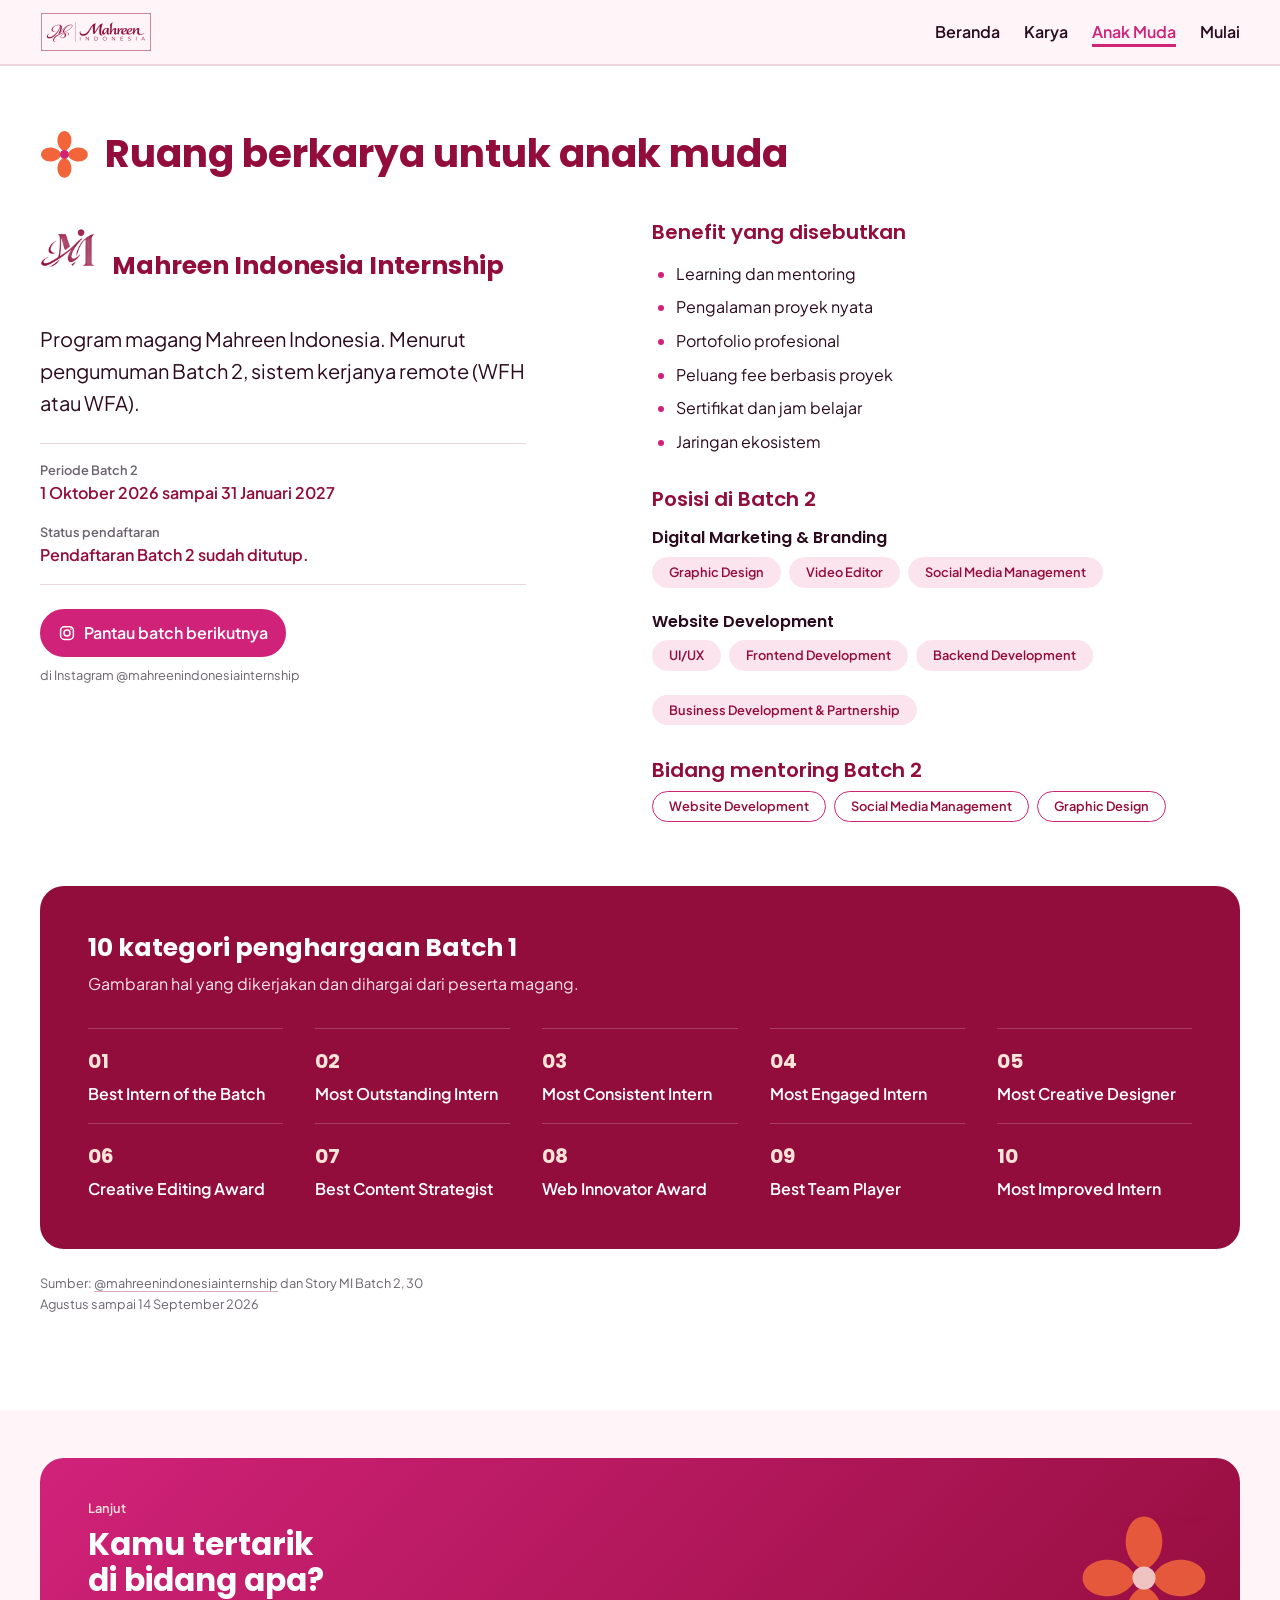
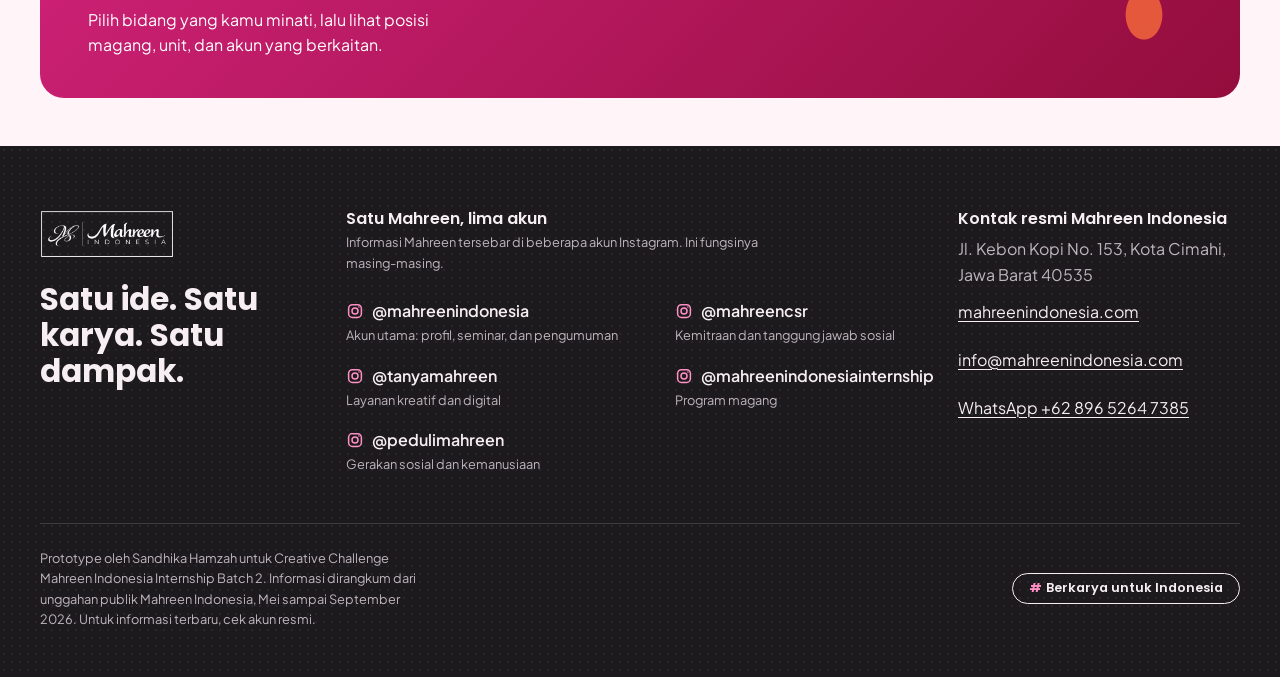
==== anak-muda.html @ 93e6b45c "fix: susun ulang footer desktop menjadi dua lapis Lapis atas berisi tiga kolom rata atas (merek, aku" ====
<!DOCTYPE html>
<html lang="id">
<head>
  <meta charset="utf-8">
  <meta name="viewport" content="width=device-width, initial-scale=1">
  <title>Ruang berkarya untuk anak muda | Mahreen untuk Anak Muda</title>
  <meta name="description" content="Program magang Mahreen Indonesia: periode Batch 2, benefit, posisi, bidang mentoring, dan kategori penghargaan Batch 1.">
  <meta name="theme-color" content="#FFF5F9">
  <link rel="icon" href="assets/favicon.svg" type="image/svg+xml">

  <!-- Open Graph halaman ini. Lihat catatan di index.html soal alamat lengkap setelah deploy. -->
  <meta property="og:type" content="website">
  <meta property="og:locale" content="id_ID">
  <meta property="og:site_name" content="Mahreen untuk Anak Muda">
  <meta property="og:title" content="Ruang berkarya untuk anak muda">
  <meta property="og:description" content="Program magang Mahreen Indonesia: periode Batch 2, benefit, posisi, bidang mentoring, dan kategori penghargaan Batch 1.">
  <meta property="og:image" content="assets/og-image.png">
  <meta property="og:image:width" content="1200">
  <meta property="og:image:height" content="630">
  <meta property="og:image:alt" content="Tulisan Berkarya untuk Indonesia dengan motif bunga empat kelopak berwarna oranye dan magenta.">
  <meta name="twitter:card" content="summary_large_image">

  <!--
    Font Google dimuat tanpa menahan tampilan halaman: file CSS-nya diunduh sebagai
    "preload", lalu dijadikan stylesheet begitu selesai. Sampai font siap, teks tampil
    dengan font sistem (display=swap). Blok noscript untuk browser tanpa JavaScript.
  -->
  <link rel="preconnect" href="https://fonts.googleapis.com">
  <link rel="preconnect" href="https://fonts.gstatic.com" crossorigin>
  <link rel="preload" as="style" href="https://fonts.googleapis.com/css2?family=Plus+Jakarta+Sans:wght@400;500;600&family=Poppins:wght@600;700&display=swap" onload="this.onload=null;this.rel='stylesheet'">
  <noscript><link rel="stylesheet" href="https://fonts.googleapis.com/css2?family=Plus+Jakarta+Sans:wght@400;500;600&family=Poppins:wght@600;700&display=swap"></noscript>

  <!--
    Penanda bahwa JavaScript berjalan. Dipasang paling awal supaya menu di HP langsung
    terlipat tanpa berkedip. Tanpa JavaScript, kelas ini tidak ada dan navigasi tampil lengkap.
  -->
  <script>document.documentElement.classList.add("js");</script>

  <link rel="stylesheet" href="css/tokens.css">
  <link rel="stylesheet" href="css/base.css">
  <link rel="stylesheet" href="css/components.css">

  <!--
    Script klasik (bukan module) dengan defer, dijalankan berurutan:
    data.js (objek MAHREEN) dulu, lalu main.js. main.js membaca data-page pada <body>
    untuk menentukan bagian mana yang dirender di halaman ini.
  -->
  <script src="js/data.js" defer></script>
  <script src="js/main.js" defer></script>
</head>
<body data-page="anak-muda">
  <a class="skip-link" href="#konten">Langsung ke konten</a>

  <!-- Sprite SVG: motif bunga empat kelopak dan ikon garis, dipakai ulang lewat <use> -->
  <svg class="svg-sprite" aria-hidden="true" focusable="false">
    <symbol id="motif-bunga" viewBox="-50 -50 100 100">
      <g style="fill: var(--motif-kelopak, #F2653A)">
        <path d="M0 -6 C -22 -16 -16 -48 0 -48 C 16 -48 22 -16 0 -6 Z" />
        <path d="M0 -6 C -22 -16 -16 -48 0 -48 C 16 -48 22 -16 0 -6 Z" transform="rotate(90)" />
        <path d="M0 -6 C -22 -16 -16 -48 0 -48 C 16 -48 22 -16 0 -6 Z" transform="rotate(180)" />
        <path d="M0 -6 C -22 -16 -16 -48 0 -48 C 16 -48 22 -16 0 -6 Z" transform="rotate(270)" />
      </g>
      <circle r="9" style="fill: var(--motif-tengah, #D1227A)" />
    </symbol>

    <!-- Ikon garis: viewBox 24, stroke 2, ujung membulat. -->
    <symbol id="ikon-instagram" viewBox="0 0 24 24" fill="none" stroke="currentColor" stroke-width="2" stroke-linecap="round" stroke-linejoin="round">
      <rect x="3.5" y="3.5" width="17" height="17" rx="5" />
      <circle cx="12" cy="12" r="4" />
      <path d="M17.2 6.8h.01" />
    </symbol>
    <symbol id="ikon-menu" viewBox="0 0 24 24" fill="none" stroke="currentColor" stroke-width="2" stroke-linecap="round" stroke-linejoin="round">
      <path d="M4 7h16M4 12h16M4 17h16" />
    </symbol>
  </svg>

  <header class="site-header">
    <div class="container site-header__inner">
      <!-- Logo resmi versi crimson untuk latar terang -->
      <a class="wordmark" href="index.html">
        <img class="wordmark__logo" src="assets/logo/mahreen-crimson.png" alt="Mahreen Indonesia" width="112" height="40">
      </a>
      <!--
        Tombol Menu hanya dipakai di layar di bawah 480px. Tombol ini disembunyikan (hidden)
        sampai main.js berjalan, jadi tanpa JavaScript navigasi tetap tampil lengkap.
      -->
      <button class="menu-tombol" type="button" aria-expanded="false" aria-controls="navigasi-utama" hidden>
        <svg class="ikon" aria-hidden="true" focusable="false"><use href="#ikon-menu" /></svg>
        Menu
      </button>
      <nav class="site-nav" id="navigasi-utama" aria-label="Navigasi utama">
        <ul class="site-nav__list" role="list">
          <li><a class="site-nav__link" href="index.html">Beranda</a></li>
          <li><a class="site-nav__link" href="karya.html">Karya</a></li>
          <li><a class="site-nav__link" href="anak-muda.html" aria-current="page">Anak Muda</a></li>
          <li><a class="site-nav__link" href="mulai.html">Mulai</a></li>
        </ul>
      </nav>
    </div>
  </header>

  <main id="konten">
    <section class="section anak-muda" aria-labelledby="anak-muda-judul">
      <div class="container">
        <h1 id="anak-muda-judul" class="section__judul halaman__judul">
          <svg class="section__penanda" aria-hidden="true" focusable="false"><use href="#motif-bunga" /></svg>
          Ruang berkarya untuk anak muda
        </h1>
        <!-- Program magang dari MAHREEN.internship -->
        <div class="anak-muda__isi" id="anak-muda-isi"></div>
      </div>
    </section>

    <!-- Continuity: tautan ke halaman berikutnya dalam alur cerita -->
    <nav class="lanjut" aria-label="Halaman berikutnya">
      <div class="container">
        <a class="lanjut__blok" href="mulai.html">
          <span class="lanjut__label">Lanjut<span class="visually-hidden">:</span></span>
          <span class="lanjut__judul">Kamu tertarik di bidang apa?</span>
          <span class="lanjut__teks">Pilih bidang yang kamu minati, lalu lihat posisi magang, unit, dan akun yang berkaitan.</span>
          <svg class="lanjut__motif" aria-hidden="true" focusable="false"><use href="#motif-bunga" /></svg>
        </a>
      </div>
    </nav>
  </main>

  <footer class="site-footer">
    <div class="container">
      <!--
        Lapis atas: tiga kolom rata atas (merek, akun, kontak).
        Kolom yang lebih pendek dibiarkan pendek, ruang di bawahnya tidak diisi.
      -->
      <div class="site-footer__atas">
        <div class="site-footer__kolom site-footer__kolom--merek">
          <!-- Logo resmi versi putih untuk latar gelap -->
          <img class="site-footer__logo" src="assets/logo/mahreen-putih.png" alt="Mahreen Indonesia" width="135" height="48" loading="lazy">
          <p class="site-footer__tagline">Satu ide. Satu karya. Satu dampak.</p>
        </div>

        <div class="site-footer__kolom site-footer__kolom--akun">
          <h2 class="site-footer__judul">Satu Mahreen, lima akun</h2>
          <p class="site-footer__intro">Informasi Mahreen tersebar di beberapa akun Instagram. Ini fungsinya masing-masing.</p>
          <!-- Diisi dari MAHREEN.akun -->
          <ul class="akun__list" id="akun-list" role="list"></ul>
        </div>

        <div class="site-footer__kolom site-footer__kolom--kontak">
          <h2 class="site-footer__judul">Kontak resmi Mahreen Indonesia</h2>
          <!-- Diisi dari MAHREEN.kontak -->
          <address class="site-footer__alamat" id="kontak"></address>
        </div>
      </div>

      <!-- Lapis bawah: catatan prototype di kiri, penanda tema di kanan, dipisah garis tipis -->
      <div class="site-footer__bawah">
        <p class="site-footer__catatan">
          Prototype oleh Sandhika Hamzah untuk Creative Challenge Mahreen Indonesia Internship Batch 2.
          Informasi dirangkum dari unggahan publik Mahreen Indonesia, Mei sampai September 2026.
          Untuk informasi terbaru, cek akun resmi.
        </p>

        <!-- Penanda tema di pojok kanan bawah, seperti di postingan Mahreen -->
        <p class="tagar tagar--footer"><span class="tagar__pagar" aria-hidden="true">#</span> Berkarya untuk Indonesia</p>
      </div>
    </div>
  </footer>

</body>
</html>
---- css/tokens.css ----
/*
 * Design tokens Mahreen untuk Anak Muda.
 * Semua nilai visual (warna, huruf, jarak, gerak) diatur di sini.
 * Komponen lain cukup memakai var(--nama-token), jadi mengganti warna
 * dari hasil color picker template Canva cukup dilakukan di file ini.
 */

:root {
  /* ---------- Warna merek (perkiraan, akan diganti dari template Canva) ---------- */
  --color-primary: #D1227A;    /* tombol, aksen, pilihan aktif */
  --color-secondary: #930D3C;  /* judul dan teks penting */
  --color-accent: #F2653A;     /* motif dekoratif, sorotan kecil */
  --color-bg: #FFF5F9;         /* latar utama */
  --color-ink: #2B0B1D;        /* teks utama */
  --color-neutral: #6B6470;    /* teks sekunder, keterangan sumber */
  --color-dark: #1C1A1D;       /* footer */

  /* ---------- Warna turunan ---------- */
  --color-surface: #FFFFFF;          /* latar kartu atau panel di atas --color-bg */
  --color-primary-soft: #FCE4EF;     /* tint pink untuk latar ringan, bukan untuk teks magenta */
  --color-accent-soft: #FDE3D8;      /* tint oranye untuk latar motif */
  --color-accent-strong: #A83A12;    /* oranye gelap, dipakai kalau oranye harus jadi teks */
  --color-line: #EBD5DF;             /* garis pemisah */
  --color-line-strong: #D9A9BF;      /* garis bawah tautan di teks kecil (sumber) */
  --color-on-primary: #FFFFFF;       /* teks di atas magenta */
  --color-on-accent: var(--color-ink); /* teks di atas oranye (putih kurang kontras) */
  --color-on-dark: #F7EEF2;          /* teks di footer */
  --color-on-dark-muted: #BFB6BD;    /* teks sekunder di footer */
  --color-focus: var(--color-primary);
  --color-focus-on-dark: #FF8FC4;

  /* ---------- Warna peran ---------- */
  /* Pilihan aktif di halaman Mulai: magenta penuh dengan teks putih (kontras 4,98:1) */
  --color-selected-bg: var(--color-primary);
  --color-selected-text: var(--color-on-primary);
  /* Latar area yang perlu dipisahkan dari sekitarnya (common region), misalnya panel di halaman Mulai */
  --color-region: var(--color-surface);
  /* Penanda halaman aktif di navigasi (selain aria-current="page") */
  --color-current: var(--color-primary);

  /* ---------- Gradasi kampanye (hero Beranda) ---------- */
  /*
   * Magenta ke crimson seperti template kampanye Mahreen. Teks di atasnya selalu putih:
   * kontras 4,98:1 di titik paling terang (magenta) sampai 8,89:1 di titik paling gelap.
   */
  --gradasi-kampanye: linear-gradient(135deg, var(--color-primary) 0%, var(--color-secondary) 100%);
  --color-on-gradasi: #FFFFFF;
  /* Ujung kelopak: oranye di pangkal ke merah di ujung (dekoratif, bukan untuk teks) */
  --color-kelopak-pangkal: var(--color-accent);
  --color-kelopak-ujung: #E0263C;

  /* ---------- Tipografi ---------- */
  --font-heading: "Poppins", system-ui, -apple-system, "Segoe UI", sans-serif;
  --font-body: "Plus Jakarta Sans", system-ui, -apple-system, "Segoe UI", sans-serif;

  /* Skala kelipatan 1,25 dengan dasar 16px */
  --fs--1: 0.8rem;      /* 12.8px: keterangan sumber, padanan kata, teks kecil */
  --fs-0: 1rem;         /* 16px: teks baca */
  --fs-1: 1.25rem;      /* 20px: pengantar bagian, judul blok kecil */
  --fs-2: 1.5625rem;    /* 25px: nama unit */
  --fs-3: 1.953rem;     /* 31.25px: judul bagian, judul halaman di HP */
  --fs-4: 2.441rem;     /* 39px: judul hero di HP, judul halaman di desktop, tiga kata kunci Mahreen */
  --fs-5: 3.052rem;     /* 48.8px: judul hero di desktop */

  --fw-regular: 400;
  --fw-medium: 500;
  --fw-semibold: 600;
  --fw-bold: 700;

  --lh-tight: 1.15;     /* judul besar */
  --lh-snug: 1.3;       /* judul kecil */
  --lh-body: 1.6;       /* teks baca */

  /*
   * Panjang baris ideal 45 sampai 75 karakter. Satuan ch mengikuti lebar angka "0",
   * yang lebih lebar dari rata-rata huruf: di Plus Jakarta Sans, 1ch memuat sekitar
   * 1,5 karakter teks biasa. Jadi 46ch sekitar 70 karakter, dan 34ch sekitar 50 karakter.
   */
  --measure: 46ch;
  --measure-narrow: 34ch;

  /* ---------- Jarak (kelipatan 8px) ---------- */
  --space-1: 0.5rem;    /* 8px */
  --space-2: 1rem;      /* 16px */
  --space-3: 1.5rem;    /* 24px */
  --space-4: 2rem;      /* 32px */
  --space-5: 2.5rem;    /* 40px */
  --space-6: 3rem;      /* 48px */
  --space-8: 4rem;      /* 64px */
  --space-10: 5rem;     /* 80px */
  --space-12: 6rem;     /* 96px */

  /* ---------- Grid ---------- */
  --grid-columns: 4;          /* HP */
  --grid-gutter: var(--space-2);
  --page-padding: var(--space-2);
  --container-max: 75rem;     /* 1200px */

  /* ---------- Ukuran interaksi ---------- */
  --touch-target: 3rem;       /* 48px, di atas batas minimal 44px dan tetap kelipatan 8 */
  --focus-ring-width: 3px;
  --focus-ring-offset: 3px;

  /* ---------- Bentuk ---------- */
  --radius-sm: 0.5rem;        /* 8px */
  --radius-md: 1rem;          /* 16px */
  --radius-lg: 1.5rem;        /* 24px */
  --radius-pill: 999px;
  --border-thin: 1px;
  --border-strong: 2px;

  /* ---------- Gerak (hanya untuk respons aksi pengguna) ---------- */
  --duration-fast: 150ms;
  --duration-base: 250ms;
  --ease-out: cubic-bezier(0.2, 0.7, 0.2, 1);

  /* ---------- Lapisan ---------- */
  --z-atas: 100;              /* skip link */
}

/* Grid 12 kolom mulai lebar tablet besar dan desktop */
@media (min-width: 64em) {
  :root {
    --grid-columns: 12;
    --grid-gutter: var(--space-3);
    --page-padding: var(--space-4);
  }
}

/* Matikan semua durasi gerak kalau pengguna meminta gerak minimal */
@media (prefers-reduced-motion: reduce) {
  :root {
    --duration-fast: 0ms;
    --duration-base: 0ms;
  }
}
---- css/base.css ----
/*
 * Base styles: reset ringan, tipografi dasar, tata letak dasar,
 * fokus keyboard, dan penghormatan pada prefers-reduced-motion.
 * Semua nilai diambil dari css/tokens.css.
 */

/* ---------- Reset ringan ---------- */
*,
*::before,
*::after {
  box-sizing: border-box;
}

* {
  margin: 0;
}

html {
  -webkit-text-size-adjust: 100%;
  text-size-adjust: 100%;
}

body {
  min-height: 100vh;
  background-color: var(--color-bg);
  color: var(--color-ink);
  font-family: var(--font-body);
  font-size: var(--fs-0);
  font-weight: var(--fw-regular);
  line-height: var(--lh-body);
  -webkit-font-smoothing: antialiased;
}

img,
svg,
picture,
video {
  display: block;
  max-width: 100%;
}

input,
button,
select,
textarea {
  font: inherit;
  color: inherit;
}

button {
  cursor: pointer;
}

ul[role="list"],
ol[role="list"] {
  list-style: none;
  padding: 0;
}

/* ---------- Tipografi ---------- */
h1,
h2,
h3,
h4 {
  font-family: var(--font-heading);
  font-weight: var(--fw-bold);
  color: var(--color-secondary);
  line-height: var(--lh-snug);
  text-wrap: balance;
}

h1 {
  font-size: var(--fs-4);
  line-height: var(--lh-tight);
}

h2 {
  font-size: var(--fs-3);
  line-height: var(--lh-tight);
}

h3 {
  font-size: var(--fs-1);
  font-weight: var(--fw-semibold);
}

p,
li {
  max-width: var(--measure);
  text-wrap: pretty;
}

a {
  color: var(--color-primary);
  text-decoration-thickness: 1px;
  text-underline-offset: 0.2em;
}

a:hover {
  text-decoration-thickness: 2px;
}

strong {
  font-weight: var(--fw-semibold);
}

::selection {
  background-color: var(--color-primary);
  color: var(--color-on-primary);
}

@media (min-width: 64em) {
  h1 {
    font-size: var(--fs-5);
  }
}

/* ---------- Fokus keyboard ---------- */
/* :focus-visible hanya muncul saat navigasi keyboard, tidak saat klik mouse */
:focus-visible {
  outline: var(--focus-ring-width) solid var(--color-focus);
  outline-offset: var(--focus-ring-offset);
  border-radius: 2px;
}

/* ---------- Tata letak dasar ---------- */
.container {
  width: 100%;
  max-width: calc(var(--container-max) + var(--page-padding) * 2);
  margin-inline: auto;
  padding-inline: var(--page-padding);
}

/* Grid 4 kolom di HP, 12 kolom di desktop (lihat --grid-columns) */
.grid {
  display: grid;
  grid-template-columns: repeat(var(--grid-columns), minmax(0, 1fr));
  column-gap: var(--grid-gutter);
}

.section {
  padding-block: var(--space-8);
}

@media (min-width: 64em) {
  .section {
    padding-block: var(--space-12);
  }
}

/* Elemen dengan atribut hidden selalu tersembunyi, walaupun kelasnya punya display lain.
   Dipakai misalnya untuk tombol Menu sebelum JavaScript berjalan. */
[hidden] {
  display: none !important;
}

/* ---------- Utilitas aksesibilitas ---------- */
/* Tersembunyi secara visual tapi tetap dibaca screen reader */
.visually-hidden {
  position: absolute !important;
  width: 1px;
  height: 1px;
  padding: 0;
  margin: -1px;
  overflow: hidden;
  clip: rect(0 0 0 0);
  white-space: nowrap;
  border: 0;
}

/* Tautan lompat ke konten, muncul saat mendapat fokus keyboard */
.skip-link {
  display: inline-flex;
  align-items: center;
  min-height: var(--touch-target);
  position: absolute;
  top: var(--space-1);
  left: var(--space-1);
  z-index: var(--z-atas);
  padding: var(--space-1) var(--space-2);
  background-color: var(--color-secondary);
  color: var(--color-on-primary);
  font-weight: var(--fw-semibold);
  border-radius: var(--radius-sm);
  transform: translateY(-200%);
}

.skip-link:focus {
  transform: translateY(0);
}

/* ---------- Mencegah pergeseran tata letak ---------- */
/*
 * Di halaman Karya, Anak Muda, dan Mulai, isi utama dirender main.js sesaat setelah
 * halaman tampil. Tanpa aturan ini, tautan Lanjut dan footer yang sudah terlihat akan
 * terdorong ke bawah (layout shift). Jadi keduanya disembunyikan (tetap memakan tempat)
 * sampai main.js memasang kelas "siap" pada <body>.
 * Pengaman: kalau JavaScript gagal di tengah jalan, animasi cadangan tetap menampilkan
 * keduanya setelah 2 detik. Tanpa JavaScript sama sekali, kelas "js" tidak ada dan
 * aturan ini tidak berlaku.
 */
.js body:not(.siap) .lanjut,
.js body:not(.siap) .site-footer {
  visibility: hidden;
  animation: tampil-cadangan 0s 2s forwards;
}

@keyframes tampil-cadangan {
  to {
    visibility: visible;
  }
}

/* ---------- Gerak ---------- */
@media (prefers-reduced-motion: no-preference) {
  html {
    scroll-behavior: smooth;
  }
}

/* Jaring pengaman: hentikan animasi dan transisi apa pun kalau pengguna meminta gerak minimal */
@media (prefers-reduced-motion: reduce) {
  *,
  *::before,
  *::after {
    animation-duration: 0.01ms !important;
    animation-iteration-count: 1 !important;
    transition-duration: 0.01ms !important;
    scroll-behavior: auto !important;
  }
}
---- css/components.css ----
/*
 * Komponen halaman Mahreen untuk Anak Muda.
 * Urutan: sprite SVG dan ikon, tombol, keterangan sumber, bagian halaman,
 * header dan menu, hero, Kenalan, Jelajahi, Karya, Anak Muda, Mulai, tautan Lanjut, footer.
 */

/* ---------- Sprite SVG (hanya wadah <symbol>, tidak tampil) ---------- */
.svg-sprite {
  position: absolute;
  width: 0;
  height: 0;
  overflow: hidden;
}

/* ---------- Ikon garis ---------- */
.ikon {
  width: 1.25rem;
  height: 1.25rem;
  flex-shrink: 0;
}

.ikon--kecil {
  width: 1.125rem;
  height: 1.125rem;
}

/* ---------- Tombol ---------- */
.btn {
  display: inline-flex;
  align-items: center;
  justify-content: center;
  min-height: var(--touch-target);
  padding: 0 var(--space-3);
  border: var(--border-strong) solid transparent;
  border-radius: var(--radius-pill);
  font-family: var(--font-body);
  font-size: var(--fs-0);
  font-weight: var(--fw-semibold);
  line-height: var(--lh-snug);
  text-align: center;
  text-decoration: none;
  transition:
    background-color var(--duration-fast) var(--ease-out),
    border-color var(--duration-fast) var(--ease-out),
    color var(--duration-fast) var(--ease-out);
}

/* Aksi utama: magenta penuh, paling menonjol */
.btn--primary {
  background-color: var(--color-primary);
  border-color: var(--color-primary);
  color: var(--color-on-primary);
}

.btn--primary:hover {
  background-color: var(--color-secondary);
  border-color: var(--color-secondary);
}

/* Aksi kedua: garis tepi, jelas lebih ringan dari tombol utama */
.btn--secondary {
  background-color: transparent;
  border-color: var(--color-secondary);
  color: var(--color-secondary);
}

.btn--secondary:hover {
  background-color: var(--color-primary-soft);
}

/* Tombol dengan ikon di depan teks, misalnya ajakan ikuti akun */
.btn--ikon {
  gap: var(--space-1);
  padding-inline: var(--space-2) var(--space-3);
  justify-content: flex-start;
  text-align: left;
  overflow-wrap: anywhere; /* nama akun panjang boleh dipatah supaya tidak melebihi layar HP */
}

/* ---------- Keterangan sumber (kecil, abu-abu, dengan tautan ke unggahan) ---------- */
.sumber {
  font-size: var(--fs--1);
  color: var(--color-neutral);
  overflow-wrap: anywhere; /* label sumber bisa berisi nama akun panjang */
}

/*
 * Tautan di teks kecil diberi padding atas dan bawah supaya area sentuhnya
 * mendekati 48px. Pada elemen inline, padding ini tidak mengubah jarak antarbaris.
 */
.sumber a {
  padding-block: 0.9375rem; /* 15px atas dan bawah, total area sentuh sekitar 45px */
  color: inherit;
  /* Hanya nama akun yang jadi tautan, dengan garis tipis berwarna lembut */
  text-decoration-color: var(--color-line-strong);
}

.sumber a:hover,
.sumber a:focus-visible {
  color: var(--color-secondary);
  text-decoration-color: currentColor;
}

/* ---------- Logo unit (versi crimson di latar terang) ---------- */
/*
 * Logo unit berbentuk tegak (lebar sekitar setengah tinggi). Kotaknya berukuran tetap,
 * jadi judul di sebelahnya tidak bergeser saat gambar selesai dimuat.
 */
.logo {
  flex-shrink: 0;
  width: 3.5rem; /* 56px */
  height: 6rem;  /* 96px, cukup supaya tulisan di dalam logo masih terbaca */
  object-fit: contain;
}

/* ---------- Tautan akun Instagram (ikon + nama akun) ---------- */
.tautan-akun {
  display: inline-flex;
  align-items: center;
  gap: var(--space-1);
  min-height: var(--touch-target);
  font-weight: var(--fw-semibold);
  color: var(--color-secondary);
  overflow-wrap: anywhere;
}

.tautan-akun .ikon {
  color: var(--color-primary);
}

.tautan-akun:hover {
  color: var(--color-primary);
}

/* ---------- Bagian halaman ---------- */
/*
 * Continuity: judul bagian dan judul halaman diberi motif bunga kecil yang sama
 * di depannya, sebagai penanda alur cerita di keempat halaman.
 */
.section__judul {
  display: flex;
  align-items: center;
  gap: var(--space-2);
}

.section__penanda {
  --motif-kelopak: var(--color-accent);
  --motif-tengah: var(--color-primary);
  width: 1.25em;
  height: 1.25em;
  flex-shrink: 0;
  overflow: visible;
}

/*
 * Judul halaman (h1) di Karya, Anak Muda, dan Mulai. Ukurannya selevel judul bagian,
 * bukan sebesar judul hero di Beranda, karena halaman ini adalah lanjutan alur cerita.
 */
.halaman__judul {
  font-size: var(--fs-3);
  line-height: var(--lh-tight);
}

@media (min-width: 64em) {
  .halaman__judul {
    font-size: var(--fs-4);
  }
}

/*
 * Di halaman Karya, Anak Muda, dan Mulai, bagian pertama langsung berisi judul halaman.
 * Jarak atasnya dibuat lebih kecil dari bagian biasa supaya judul tidak terlalu jauh dari header.
 */
main > .section:first-child {
  padding-top: var(--space-5);
}

@media (min-width: 64em) {
  main > .section:first-child {
    padding-top: var(--space-8);
  }
}

/* Pengantar di bawah judul: satu pesan utama, sedikit lebih besar dari teks baca */
.section__pengantar {
  margin-top: var(--space-2);
  max-width: var(--measure-narrow);
  font-size: var(--fs-1);
  line-height: var(--lh-body);
}

/* ---------- Header ---------- */
.site-header {
  border-bottom: var(--border-thin) solid var(--color-line);
}

.site-header__inner {
  display: flex;
  flex-wrap: wrap; /* di HP navigasi turun ke baris kedua kalau tidak muat */
  align-items: center;
  justify-content: space-between;
  column-gap: var(--space-2); /* rapat supaya wordmark dan tombol Menu muat sebaris di 360px */
  padding-block: var(--space-1);
}

.wordmark {
  display: inline-flex;
  align-items: center;
  gap: 0.3em;
  min-height: var(--touch-target);
  font-family: var(--font-heading);
  font-size: var(--fs-1);
  line-height: var(--lh-snug);
  color: var(--color-secondary);
  text-decoration: none;
}

/* Logo resmi versi crimson (assets/logo/mahreen-crimson.png) */
.wordmark__logo {
  display: block;
  width: auto;
  height: 2.5rem; /* 40px */
}

/*
 * HP: navigasi turun ke baris kedua dan dibagi rata selebar layar,
 * supaya empat tautan muat tanpa ada yang pecah jadi dua baris.
 */
.site-nav {
  flex-basis: 100%;
}

.site-nav__list {
  display: flex;
  justify-content: space-between;
  /* geser ke kiri dan kanan supaya teks tautan tepi sejajar dengan tepi konten */
  margin-inline: calc(var(--space-1) * -1);
}

.site-nav__link {
  display: inline-flex;
  align-items: center;
  min-height: var(--touch-target);
  padding-inline: var(--space-1);
  font-weight: var(--fw-semibold);
  color: var(--color-ink);
  text-decoration: none;
  white-space: nowrap;
  border-radius: var(--radius-sm);
  transition: color var(--duration-fast) var(--ease-out);
}

.site-nav__link:hover {
  color: var(--color-primary);
  text-decoration: underline;
  text-decoration-thickness: 2px;
}

/* Halaman aktif: warna magenta dan garis bawah tebal, selain aria-current="page" untuk pembaca layar */
.site-nav__link[aria-current="page"] {
  color: var(--color-current);
  text-decoration: underline;
  text-decoration-thickness: 3px;
  text-underline-offset: 0.35em;
}

@media (min-width: 40em) {
  .site-nav {
    flex-basis: auto;
  }

  .site-nav__list {
    gap: var(--space-1);
    margin-inline: 0 calc(var(--space-1) * -1);
  }
}

/*
 * Menu di HP (di bawah 480px), hanya kalau JavaScript berjalan (kelas "js" pada <html>).
 * Navigasi dilipat di balik tombol Menu, lalu tampil sebagai daftar bertumpuk saat dibuka.
 */
.menu-tombol {
  display: inline-flex;
  align-items: center;
  gap: var(--space-1);
  min-height: var(--touch-target);
  padding: 0 var(--space-2);
  background-color: var(--color-surface);
  border: var(--border-strong) solid var(--color-secondary);
  border-radius: var(--radius-pill);
  font-weight: var(--fw-semibold);
  color: var(--color-secondary);
}

.menu-tombol[aria-expanded="true"] {
  background-color: var(--color-secondary);
  color: var(--color-on-primary);
}

@media (max-width: 29.99em) {
  .js .site-nav {
    display: none;
  }

  .js .site-nav--terbuka {
    display: block;
    animation: menu-buka var(--duration-base) var(--ease-out);
  }

  .js .site-nav__list {
    flex-direction: column;
    margin: var(--space-1) 0 var(--space-1);
    border-top: var(--border-thin) solid var(--color-line);
  }

  .js .site-nav__link {
    width: 100%;
    padding-inline: 0;
    border-bottom: var(--border-thin) solid var(--color-line);
    border-radius: 0;
  }
}

/* Di 480px ke atas navigasi selalu tampil, tombol Menu tidak dipakai */
@media (min-width: 30em) {
  .menu-tombol {
    display: none;
  }
}

@keyframes menu-buka {
  from {
    opacity: 0;
    transform: translateY(-0.25rem);
  }
  to {
    opacity: 1;
    transform: none;
  }
}

/* ---------- Hero (pola baca Z) ---------- */
/*
 * HP: motif kecil di kanan atas, lalu judul, subjudul, dan tombol.
 * Tablet (768px): teks di kolom 1 sampai 3, motif di kolom 4 (grid 4 kolom).
 * Desktop: teks di kolom 1 sampai 7, motif di kolom 8 sampai 12 (grid 12 kolom).
 * Mata bergerak dari judul (kiri atas) ke motif (kanan atas),
 * turun menyilang lewat subjudul, lalu berhenti di tombol (kiri bawah).
 */
/*
 * Latar gradasi magenta ke crimson (token --gradasi-kampanye), semua teks putih.
 * Tombol dan garis fokus disesuaikan supaya tetap kontras di atas gradasi.
 */
.hero {
  position: relative;
  overflow: hidden;
  padding-block: var(--space-4) var(--space-8);
  background: var(--gradasi-kampanye);
  color: var(--color-on-gradasi);
}

.hero :focus-visible {
  outline-color: var(--color-on-gradasi);
}

.hero__inner {
  row-gap: var(--space-1);
  align-items: center;
}

.hero__teks {
  grid-column: 1 / -1;
}

/* Judul dua baris: tema sebagai benang merah, lalu pertanyaan untuk pembaca */
.hero__judul {
  max-width: 18ch;
  color: var(--color-on-gradasi);
}

.hero__tema,
.hero__sorot {
  display: block;
}

/* Kalimat kedua tetap putih: warna lain di bawah 4,5:1 di titik terang gradasi */
.hero__sorot {
  color: var(--color-on-gradasi);
}

.hero__sub {
  margin-top: var(--space-3);
  max-width: var(--measure-narrow);
  font-size: var(--fs-1);
  line-height: var(--lh-body);
  color: var(--color-on-gradasi);
}

/* Tombol di atas gradasi: utama putih dengan teks crimson (8,89:1), kedua bergaris putih (min. 4,98:1) */
.hero .btn--primary {
  background-color: var(--color-on-gradasi);
  border-color: var(--color-on-gradasi);
  color: var(--color-secondary);
}

.hero .btn--primary:hover {
  background-color: var(--color-primary-soft);
  border-color: var(--color-primary-soft);
}

.hero .btn--secondary {
  border-color: var(--color-on-gradasi);
  color: var(--color-on-gradasi);
}

.hero .btn--secondary:hover {
  background-color: rgb(255 255 255 / 0.15);
}

.hero__aksi {
  display: flex;
  flex-wrap: wrap;
  gap: var(--space-2);
  margin-top: var(--space-4);
}

/* Motif dekoratif: dua bunga yang saling tumpang tindih */
.hero__motif {
  grid-column: 1 / -1;
  order: -1; /* di HP tampil di atas teks */
  justify-self: end;
  position: relative;
  width: 5rem; /* kecil di HP supaya tombol hero tetap terlihat di layar pertama */
  aspect-ratio: 1;
}

.hero__bunga {
  position: absolute;
  overflow: visible; /* ujung kelopak tidak terpotong saat bunga diputar */
}

/* Kelopak semi transparan dengan gradasi oranye ke merah (lihat #gradasi-kelopak di index.html) */
.hero__bunga--besar {
  --motif-kelopak: url(#gradasi-kelopak);
  --motif-tengah: var(--color-accent-soft);
  opacity: 0.85;
  inset: 0 0 auto auto;
  width: 75%;
  height: 75%;
  transform: rotate(12deg);
}

.hero__bunga--kecil {
  --motif-kelopak: url(#gradasi-kelopak);
  --motif-tengah: var(--color-on-gradasi);
  opacity: 0.6;
  inset: auto auto 0 0;
  width: 45%;
  height: 45%;
  transform: rotate(-20deg);
}

@media (min-width: 48em) {
  .hero {
    padding-block: var(--space-8) var(--space-10);
  }

  /* Lebar judul cukup dibatasi kolom grid, supaya tema dan pertanyaan masing-masing satu baris */
  .hero__judul {
    max-width: none;
  }

  .hero__teks {
    grid-column: 1 / span 3;
  }

  .hero__motif {
    grid-column: 4 / -1;
    order: 0;
    align-self: start;
    justify-self: center;
    width: 100%;
    max-width: 26rem;
  }
}

@media (min-width: 64em) {
  .hero {
    padding-block: var(--space-10) var(--space-12);
  }

  .hero__teks {
    grid-column: 1 / span 7;
  }

  .hero__motif {
    grid-column: 8 / -1;
  }
}

/* ---------- Kenalan ---------- */
.kenalan {
  background-color: var(--color-surface);
  border-top: var(--border-thin) solid var(--color-line);
}

.kenalan__isi {
  margin-top: var(--space-5);
}

.kenalan__visi-misi {
  display: grid;
  gap: var(--space-5);
}

/* Label kecil di atas tiap kelompok: bukan huruf kapital semua */
.kenalan__label {
  font-size: var(--fs-0);
  font-weight: var(--fw-semibold);
  color: var(--color-neutral);
}

/* Visi sebagai kutipan: lebih besar dari teks biasa, dengan garis oranye di kiri */
.kenalan__visi-teks {
  margin-top: var(--space-1);
  padding-left: var(--space-2);
  border-left: 4px solid var(--color-accent);
  font-family: var(--font-heading);
  font-size: var(--fs-1);
  font-weight: var(--fw-semibold);
  line-height: var(--lh-snug);
  color: var(--color-secondary);
}

.kenalan__misi-list {
  margin-top: var(--space-1);
  padding-left: var(--space-3);
}

.kenalan__misi-list li + li {
  margin-top: var(--space-1);
}

.kenalan__misi-list li::marker {
  font-weight: var(--fw-bold);
  color: var(--color-primary);
}

.kenalan__nilai {
  margin-top: var(--space-6);
}

/* Tiga kata kunci ditampilkan besar, dengan padanan bahasa Indonesia kecil di bawahnya */
.nilai {
  display: grid;
  gap: var(--space-3);
  margin-top: var(--space-2);
}

.nilai__item {
  display: flex;
  flex-direction: column;
  padding-top: var(--space-2);
  border-top: 4px solid var(--color-primary);
}

.nilai__en {
  font-family: var(--font-heading);
  font-size: var(--fs-3);
  font-weight: var(--fw-bold);
  line-height: var(--lh-tight);
  color: var(--color-secondary);
}

.nilai__id {
  margin-top: 0.25rem;
  font-size: var(--fs--1);
  font-weight: var(--fw-semibold);
  color: var(--color-neutral);
}

.kenalan__sumber {
  margin-top: var(--space-4);
}

@media (min-width: 48em) {
  .nilai {
    grid-template-columns: repeat(3, minmax(0, 1fr));
  }
}

@media (min-width: 64em) {
  .kenalan__visi-misi {
    grid-template-columns: 5fr 7fr;
    column-gap: var(--space-8);
  }

  .kenalan__visi-teks {
    font-size: var(--fs-2);
  }

  .nilai__en {
    font-size: var(--fs-4);
  }
}

/* ---------- Beranda: Jelajahi ---------- */
.jelajahi__list {
  margin-top: var(--space-5);
  border-top: var(--border-thin) solid var(--color-line);
}

/*
 * Setiap blok bisa diklik di mana saja: tautannya tetap di judul (semantik rapi),
 * tapi area kliknya diperluas lewat ::after yang menutupi seluruh blok.
 */
.jelajahi__item {
  position: relative;
  display: grid;
  grid-template-columns: 2.5rem minmax(0, 1fr); /* kolom nomor lebar tetap supaya teks sejajar */
  column-gap: var(--space-2);
  max-width: none;
  padding-block: var(--space-3);
  border-bottom: var(--border-thin) solid var(--color-line);
}

.jelajahi__nomor {
  grid-row: span 2;
  font-family: var(--font-heading);
  font-size: var(--fs-2);
  font-weight: var(--fw-bold);
  line-height: var(--lh-tight);
  color: var(--color-accent-strong);
}

.jelajahi__judul {
  font-size: var(--fs-1);
}

/* Seluruh blok bisa diklik, jadi garis bawah hanya muncul saat hover atau fokus */
.jelajahi__judul a {
  color: var(--color-secondary);
  text-decoration: none;
  text-decoration-thickness: 2px;
  text-underline-offset: 0.2em;
}

.jelajahi__judul a::after {
  content: "";
  position: absolute;
  inset: 0;
}

.jelajahi__item:hover .jelajahi__judul a,
.jelajahi__judul a:focus-visible {
  color: var(--color-primary);
  text-decoration: underline;
}

.jelajahi__teks {
  margin-top: 0.25rem;
}

/* Desktop: tiga kolom berdampingan, nomor di atas judul */
@media (min-width: 64em) {
  .jelajahi__list {
    display: grid;
    grid-template-columns: repeat(3, minmax(0, 1fr));
    column-gap: var(--grid-gutter);
    border-top: 0;
  }

  .jelajahi__item {
    grid-template-columns: 1fr;
    align-content: start;
    padding-top: var(--space-2);
    border-top: 4px solid var(--color-accent);
    border-bottom: 0;
  }

  .jelajahi__nomor {
    grid-row: auto;
    margin-bottom: var(--space-1);
  }

  .jelajahi__judul {
    font-size: var(--fs-2);
  }
}

/* ---------- Karya: blok per unit ---------- */
.unit-list {
  margin-top: var(--space-5);
}

/* Blok unit dipisahkan garis, bukan kartu, supaya tidak seragam dan tidak ramai */
.unit {
  max-width: none;
  padding-block: var(--space-4);
  border-top: var(--border-thin) solid var(--color-line);
}

.unit:last-child {
  border-bottom: var(--border-thin) solid var(--color-line);
}

/* Logo di kiri, nama dan bidang di kanan */
.unit__kepala {
  display: flex;
  align-items: center;
  gap: var(--space-2);
}

.unit__nama {
  font-size: var(--fs-2);
  font-weight: var(--fw-bold);
}

.unit__bidang {
  margin-top: 0.25rem;
  font-size: var(--fs--1);
  font-weight: var(--fw-semibold);
  color: var(--color-neutral);
}

.unit__apa {
  margin-top: var(--space-2);
}

.unit__akun {
  margin-top: var(--space-1);
}

.unit--ringkas {
  padding-block: var(--space-3); /* lebih rapat dari unit dengan contoh nyata */
}

.unit--ringkas .unit__sumber {
  margin-top: 0;
}

/* Kotak contoh nyata: latar oranye muda sebagai sorotan kecil (common region) */
.unit__contoh {
  margin-top: var(--space-2);
  padding: var(--space-3);
  background-color: var(--color-accent-soft);
  border-radius: var(--radius-md);
}

.unit__contoh-label {
  font-size: var(--fs--1);
  font-weight: var(--fw-bold);
  color: var(--color-accent-strong);
}

.unit__contoh-teks {
  margin-top: var(--space-1);
}

.unit__contoh .unit__sumber {
  margin-top: var(--space-2);
}

/*
 * Desktop: unit dengan contoh dibagi dua kolom (keterangan 5 kolom, contoh 7 kolom),
 * jadi contoh nyata mendapat ruang terbesar.
 */
@media (min-width: 64em) {
  .unit--dengan-contoh {
    display: grid;
    grid-template-columns: repeat(12, minmax(0, 1fr));
    column-gap: var(--grid-gutter);
    align-items: start;
  }

  .unit--dengan-contoh .unit__info {
    grid-column: 1 / span 5;
  }

  .unit--dengan-contoh .unit__contoh {
    grid-column: 6 / -1;
    margin-top: 0;
  }

  /*
   * Unit tanpa contoh nyata: satu baris ringkas. Kepala (logo, nama, bidang) di kolom kiri
   * yang sama lebarnya dengan unit lain, keterangan dan akun di kolom kanan, tanpa kotak contoh kosong.
   */
  .unit--ringkas {
    display: grid;
    grid-template-columns: repeat(12, minmax(0, 1fr));
    column-gap: var(--grid-gutter);
    align-items: center;
  }

  .unit--ringkas .unit__info {
    grid-column: 1 / span 5;
  }

  /* Akun dan sumber sebaris di bawah keterangan */
  .unit--ringkas .unit__detail {
    grid-column: 6 / -1;
    display: flex;
    flex-wrap: wrap;
    align-items: baseline;
    column-gap: var(--space-3);
  }

  .unit--ringkas .unit__apa {
    flex-basis: 100%;
  }

  .unit--ringkas .unit__apa {
    margin-top: 0;
  }
}

/* ---------- Karya: "Juga dari Mahreen Indonesia" ---------- */
.karya__bersama {
  margin-top: var(--space-8);
}

.bersama__judul {
  font-size: var(--fs-1);
}

.bersama__list {
  display: grid;
  gap: var(--space-4);
  margin-top: var(--space-3);
}

.bersama__item {
  max-width: none;
  padding-left: var(--space-2);
  border-left: 3px solid var(--color-primary);
}

.bersama__tanggal {
  font-size: var(--fs--1);
  font-weight: var(--fw-semibold);
  color: var(--color-accent-strong);
}

.bersama__nama {
  margin-top: 0.25rem;
  font-size: var(--fs-0);
  font-weight: var(--fw-semibold);
  line-height: var(--lh-snug);
}

.bersama__keterangan {
  margin-top: var(--space-1);
}

.bersama__item .sumber {
  margin-top: var(--space-1);
}

@media (min-width: 48em) {
  .bersama__list {
    grid-template-columns: repeat(2, minmax(0, 1fr));
    column-gap: var(--space-6);
  }
}

/* ---------- Anak Muda: program magang ---------- */
.anak-muda {
  background-color: var(--color-surface);
  border-top: var(--border-thin) solid var(--color-line);
}

.anak-muda__isi {
  margin-top: var(--space-5);
}

.anak-muda__tata {
  display: grid;
  gap: var(--space-6);
}

.anak-muda__kepala {
  display: flex;
  align-items: center;
  gap: var(--space-2);
}

.anak-muda__program {
  font-size: var(--fs-2);
}

.anak-muda__ringkas {
  margin-top: var(--space-1);
  font-size: var(--fs-1);
  line-height: var(--lh-body);
}

/* Fakta Batch 2: label kecil di atas, isinya tebal */
.fakta {
  display: grid;
  gap: var(--space-2);
  margin-top: var(--space-3);
  padding: var(--space-2) 0;
  border-block: var(--border-thin) solid var(--color-line);
}

.fakta__label {
  font-size: var(--fs--1);
  font-weight: var(--fw-semibold);
  color: var(--color-neutral);
}

.fakta__isi {
  margin: 0;
  font-weight: var(--fw-semibold);
  color: var(--color-secondary);
}

/* Padding kanan sama dengan kiri supaya nama akun terpanjang muat utuh di layar 360px */
.anak-muda__aksi {
  margin-top: var(--space-3);
}

.anak-muda__ikuti {
  padding-inline: var(--space-2);
}

/* Nama akun tujuan tombol, kecil di bawahnya (proximity: satu kelompok dengan tombol) */
.anak-muda__ikuti-akun {
  margin-top: var(--space-1);
  font-size: var(--fs--1);
  color: var(--color-neutral);
  overflow-wrap: anywhere;
}

.anak-muda__kanan {
  display: grid;
  gap: var(--space-4);
}

.anak-muda__subjudul {
  font-size: var(--fs-1);
}

/* Benefit: daftar bertanda bunga kecil magenta */
.benefit-list {
  display: grid;
  gap: var(--space-1);
  margin-top: var(--space-2);
  padding-left: var(--space-3);
}

.benefit-list li::marker {
  color: var(--color-primary);
}

.posisi__grup {
  margin-top: var(--space-2);
}

/* Proximity: jarak antargrup (24px) jelas lebih lebar dari jarak antarchip (8px) */
.posisi__grup + .posisi__grup {
  margin-top: var(--space-3);
}

.posisi__nama {
  font-size: var(--fs-0);
  font-weight: var(--fw-semibold);
  color: var(--color-ink);
}

/* Label: daftar pendek seperti posisi atau bidang mentoring (bukan tombol) */
.label-list {
  display: flex;
  flex-wrap: wrap;
  gap: var(--space-1);
  margin-top: var(--space-1);
}

/* Chip posisi: berisi warna pink muda */
.label {
  padding: 0.25rem var(--space-2);
  background-color: var(--color-primary-soft);
  border: var(--border-thin) solid var(--color-primary-soft);
  border-radius: var(--radius-pill);
  font-size: var(--fs--1);
  font-weight: var(--fw-semibold);
  color: var(--color-secondary);
}

/* Chip bidang mentoring: bergaris tepi saja, latar transparan, supaya berbeda dari chip posisi */
.label--garis {
  background-color: transparent;
  border-color: var(--color-primary);
}

/*
 * Sorotan kategori penghargaan: satu-satunya blok berlatar merah tua di bagian ini,
 * supaya menonjol sebagai gambaran hal yang dihargai dari peserta.
 * Nomor memakai oranye muda (kontras 7,26:1), bukan oranye utama (2,83:1).
 */
.penghargaan {
  margin-top: var(--space-8);
  padding: var(--space-4) var(--space-3);
  background-color: var(--color-secondary);
  border-radius: var(--radius-lg);
  color: var(--color-on-primary);
}

.penghargaan__judul {
  font-size: var(--fs-2);
  color: var(--color-on-primary);
}

.penghargaan__pengantar {
  margin-top: var(--space-1);
  color: var(--color-primary-soft);
}

.penghargaan__list {
  display: grid;
  gap: var(--space-2);
  margin-top: var(--space-4);
}

.penghargaan__item {
  display: flex;
  align-items: baseline;
  gap: var(--space-2);
  max-width: none;
  padding-top: var(--space-2);
  border-top: var(--border-thin) solid rgb(255 255 255 / 0.2);
}

.penghargaan__nomor {
  font-family: var(--font-heading);
  font-size: var(--fs-1);
  font-weight: var(--fw-bold);
  color: var(--color-accent-soft);
}

.penghargaan__nama {
  font-weight: var(--fw-semibold);
}

.anak-muda__sumber {
  margin-top: var(--space-3);
}

@media (min-width: 48em) {
  .penghargaan {
    padding: var(--space-6);
  }

  .penghargaan__list {
    grid-template-columns: repeat(2, minmax(0, 1fr));
    column-gap: var(--space-4);
  }
}

@media (min-width: 64em) {
  .anak-muda__tata {
    grid-template-columns: repeat(12, minmax(0, 1fr));
    column-gap: var(--grid-gutter);
  }

  .anak-muda__kiri {
    grid-column: 1 / span 5;
  }

  .anak-muda__kanan {
    grid-column: 7 / -1;
  }

  .penghargaan__list {
    grid-template-columns: repeat(5, minmax(0, 1fr));
  }

  .penghargaan__item {
    flex-direction: column;
    gap: 0.25rem;
  }
}

/* ---------- Mulai: pilih minat (satu-satunya bagian interaktif) ---------- */
/* Common region: pilihan dan hasil berada dalam satu panel putih bergaris */
.mulai__panel {
  display: grid;
  gap: var(--space-4);
  margin-top: var(--space-5);
  padding: var(--space-3);
  background-color: var(--color-region);
  border: var(--border-strong) solid var(--color-line);
  border-radius: var(--radius-lg);
}

.minat {
  margin: 0;
  padding: 0;
  border: 0;
  min-width: 0;
}

.minat__daftar {
  display: flex;
  flex-wrap: wrap;
  gap: var(--space-1);
}

.minat__pilihan {
  position: relative;
}

/* Radio asli disembunyikan secara visual tapi tetap bisa difokus dan dipakai keyboard */
.minat__input {
  position: absolute;
  opacity: 0;
  width: 1px;
  height: 1px;
}

.minat__label {
  display: inline-flex;
  align-items: center;
  gap: var(--space-1);
  min-height: var(--touch-target);
  padding: 0 var(--space-2);
  background-color: var(--color-surface);
  border: var(--border-strong) solid var(--color-line);
  border-radius: var(--radius-pill);
  font-weight: var(--fw-semibold);
  color: var(--color-ink);
  cursor: pointer;
  transition:
    background-color var(--duration-fast) var(--ease-out),
    border-color var(--duration-fast) var(--ease-out),
    color var(--duration-fast) var(--ease-out);
}

/* Lingkaran kecil di depan label: penanda bahwa hanya satu yang bisa dipilih */
.minat__label::before {
  content: "";
  width: 1rem;
  height: 1rem;
  flex-shrink: 0;
  border: var(--border-strong) solid currentColor;
  border-radius: 50%;
}

.minat__label:hover {
  border-color: var(--color-primary);
}

.minat__input:checked + .minat__label {
  background-color: var(--color-selected-bg);
  border-color: var(--color-selected-bg);
  color: var(--color-selected-text);
}

/* Titik di tengah lingkaran saat terpilih */
.minat__input:checked + .minat__label::before {
  background: radial-gradient(currentColor 0 35%, transparent 40%);
}

.minat__input:focus-visible + .minat__label {
  outline: var(--focus-ring-width) solid var(--color-focus);
  outline-offset: var(--focus-ring-offset);
}

/* Hasil */
.minat-hasil {
  min-height: 6rem;
}

.minat-hasil--muncul {
  animation: minat-muncul var(--duration-base) var(--ease-out);
}

.minat-hasil__kosong {
  color: var(--color-neutral);
}

.minat-hasil__judul {
  font-size: var(--fs-2);
}

.minat-hasil__blok {
  margin-top: var(--space-3);
}

.minat-hasil__subjudul {
  font-size: var(--fs--1);
  font-weight: var(--fw-semibold);
  color: var(--color-neutral);
}

.minat-hasil__catatan {
  margin-top: var(--space-1);
  font-size: var(--fs--1);
  color: var(--color-neutral);
}

.minat-hasil__unit {
  margin-top: 0.25rem;
  font-size: var(--fs-1);
  line-height: var(--lh-body);
}

.minat-hasil__akun {
  display: flex;
  flex-wrap: wrap;
  column-gap: var(--space-3);
}

@keyframes minat-muncul {
  from {
    opacity: 0;
    transform: translateY(0.5rem);
  }
  to {
    opacity: 1;
    transform: none;
  }
}

/* Desktop: pilihan bertumpuk di kiri, hasil di kanan */
@media (min-width: 64em) {
  .mulai__panel {
    grid-template-columns: 4fr 7fr;
    column-gap: var(--space-8);
    padding: var(--space-6);
  }

  .minat__daftar {
    flex-direction: column;
    align-items: stretch;
  }

  .minat__label {
    width: 100%;
  }

  .minat-hasil {
    padding-left: var(--space-6);
    border-left: var(--border-thin) solid var(--color-line);
  }
}

/* ---------- Penanda tema "# Berkarya untuk Indonesia" ---------- */
/*
 * Gaya seperti penanda di pojok kanan bawah postingan Mahreen: teks kecil tebal
 * dalam bingkai pil tipis, dengan tanda pagar berwarna. Dipakai di hero dan footer.
 */
.tagar {
  display: inline-flex;
  align-items: center;
  gap: 0.35em;
  max-width: none;
  padding: 0.25rem var(--space-2);
  border: 1.5px solid currentColor;
  border-radius: var(--radius-pill);
  font-family: var(--font-heading);
  font-size: var(--fs--1);
  font-weight: var(--fw-semibold);
  line-height: 1.6;
  white-space: nowrap;
}

.tagar__pagar {
  font-weight: var(--fw-bold);
}

/* Di hero: putih di atas bagian gradasi yang paling gelap (pojok kanan bawah) */
.tagar--hero {
  position: absolute;
  /* Sejajar tepi kanan isi (container), bukan tepi layar, di layar yang sangat lebar */
  right: max(var(--page-padding), calc((100% - var(--container-max)) / 2));
  bottom: var(--space-3);
  color: var(--color-on-gradasi);
}

.tagar--hero .tagar__pagar {
  color: var(--color-accent-soft);
}

/* Di footer: pojok kanan bawah, setelah catatan */
.tagar--footer {
  flex-shrink: 0;
  color: var(--color-on-dark);
}

.tagar--footer .tagar__pagar {
  color: var(--color-focus-on-dark);
}

/* ---------- Tautan "Lanjut" di akhir setiap halaman ---------- */
/*
 * Continuity: menuntun pembaca ke halaman berikutnya dalam alur cerita.
 * Seluruh blok adalah satu tautan (area klik luas), berisi judul halaman tujuan
 * dan satu kalimat isinya. Latarnya gradasi kampanye yang sama dengan hero,
 * supaya blok ini terasa sebagai bagian dari alur, bukan kartu biasa.
 */
.lanjut {
  padding-block: var(--space-6);
}

.lanjut__blok {
  position: relative;
  overflow: hidden;
  display: grid;
  row-gap: var(--space-1);
  padding: var(--space-4) var(--space-3);
  /* ruang kanan untuk motif bunga supaya tidak menutupi teks */
  padding-right: var(--space-10);
  border-radius: var(--radius-lg);
  background: var(--gradasi-kampanye);
  color: var(--color-on-gradasi);
  text-decoration: none;
}

.lanjut__label {
  font-size: var(--fs--1);
  font-weight: var(--fw-semibold);
  color: var(--color-accent-soft); /* 7,26:1 di crimson, jauh di atas 4,5:1 juga di magenta */
}

.lanjut__judul {
  max-width: 20ch;
  font-family: var(--font-heading);
  font-size: var(--fs-2);
  font-weight: var(--fw-bold);
  line-height: var(--lh-tight);
  text-decoration-color: var(--color-accent);
  text-decoration-thickness: 0.1em;
  text-underline-offset: 0.18em;
  text-decoration-skip-ink: none;
  text-wrap: balance;
}

.lanjut__teks {
  max-width: var(--measure-narrow);
  color: var(--color-on-gradasi);
}

/* Bunga empat kelopak di pojok kanan, sebagian keluar dari blok */
.lanjut__motif {
  --motif-kelopak: var(--color-accent);
  --motif-tengah: var(--color-accent-soft);
  position: absolute;
  right: calc(var(--space-4) * -1);
  bottom: calc(var(--space-4) * -1);
  width: 7rem;
  height: 7rem;
  overflow: visible;
  opacity: 0.85;
  transition: transform var(--duration-base) var(--ease-out);
}

/* Respons terhadap aksi pengguna: bunga berputar sedikit saat blok disorot atau difokus */
.lanjut__blok:hover .lanjut__motif,
.lanjut__blok:focus-visible .lanjut__motif {
  transform: rotate(45deg);
}

/* Seluruh blok bisa diklik, jadi garis bawah hanya muncul saat hover atau fokus */
.lanjut__blok:hover .lanjut__judul,
.lanjut__blok:focus-visible .lanjut__judul {
  text-decoration-line: underline;
}

.lanjut__blok:focus-visible {
  outline-color: var(--color-secondary);
  border-radius: var(--radius-lg);
}

@media (min-width: 48em) {
  .lanjut__blok {
    padding: var(--space-5) var(--space-6);
    padding-right: calc(var(--space-12) + var(--space-6));
  }

  .lanjut__judul {
    font-size: var(--fs-3);
  }

  .lanjut__motif {
    right: var(--space-4);
    top: 50%;
    bottom: auto;
    width: 8rem;
    height: 8rem;
    margin-top: -4rem;
  }
}

/* ---------- Footer (gaya gelap bertekstur, sama di semua halaman) ---------- */
.site-footer {
  padding-block: var(--space-8) var(--space-6);
  background-color: var(--color-dark);
  /* Tekstur halus: pola titik kecil di atas warna gelap */
  background-image: radial-gradient(rgb(255 255 255 / 0.05) 1px, transparent 1px);
  background-size: 8px 8px;
  color: var(--color-on-dark);
}

/*
 * Lapis atas: di HP bertumpuk satu kolom (merek, akun, kontak).
 * Semua kolom rata atas; kolom yang lebih pendek tidak diregangkan.
 */
.site-footer__atas {
  display: grid;
  grid-template-columns: minmax(0, 1fr);
  gap: var(--space-6) var(--grid-gutter);
  align-items: start;
}

/* Logo resmi versi putih (assets/logo/mahreen-putih.png) di atas tagline */
.site-footer__logo {
  width: auto;
  height: 3rem; /* 48px */
}

.site-footer__tagline {
  margin-top: var(--space-3);
  max-width: 16ch;
  font-family: var(--font-heading);
  font-size: var(--fs-3);
  font-weight: var(--fw-bold);
  line-height: var(--lh-tight);
  color: var(--color-on-dark);
}

.site-footer__judul {
  font-size: var(--fs-0);
  font-weight: var(--fw-semibold);
  color: var(--color-on-dark);
}

.site-footer__intro {
  margin-top: 0.25rem;
  font-size: var(--fs--1);
  color: var(--color-on-dark-muted);
}

/* Lima akun resmi: nama akun di atas, fungsinya di bawah */
.akun__list {
  margin-top: var(--space-2);
}

.akun__item {
  max-width: none;
}

.akun__item + .akun__item {
  margin-top: var(--space-1);
}

.site-footer .akun__tautan {
  display: inline-flex;
  align-items: center;
  gap: var(--space-1);
  min-height: 2.75rem; /* 44px, area sentuh minimal */
  font-weight: var(--fw-semibold);
  color: var(--color-on-dark);
  text-decoration: none;
}

/* Daftar akun sudah jelas berupa tautan (ikon Instagram), garis bawah hanya saat hover atau fokus */
.site-footer .akun__tautan:hover,
.site-footer .akun__tautan:focus-visible {
  text-decoration: underline;
  text-decoration-thickness: 2px;
}

/* Ikon memakai pink terang supaya tetap terlihat di latar gelap */
.akun__tautan .ikon {
  color: var(--color-focus-on-dark);
}

.akun__fungsi {
  margin-top: -0.5rem;
  font-size: var(--fs--1);
  color: var(--color-on-dark-muted);
}

.site-footer__alamat {
  margin-top: var(--space-1);
  font-style: normal;
  color: var(--color-on-dark-muted);
}

.site-footer__list {
  margin-top: var(--space-1);
  color: var(--color-on-dark-muted);
}

.site-footer__alamat .site-footer__list {
  margin-top: 0;
}

.site-footer a {
  display: inline-flex;
  align-items: center;
  min-height: var(--touch-target);
  color: var(--color-on-dark);
  overflow-wrap: anywhere;
}

.site-footer a:focus-visible {
  outline-color: var(--color-focus-on-dark);
}

/*
 * Lapis bawah: selebar penuh dengan garis pemisah tipis di atasnya.
 * Di HP catatan dan penanda bertumpuk; di layar lebar sebaris, sejajar di tengah.
 */
.site-footer__bawah {
  display: flex;
  flex-direction: column;
  align-items: flex-start;
  gap: var(--space-3);
  margin-top: var(--space-6);
  padding-top: var(--space-3);
  border-top: var(--border-thin) solid rgb(255 255 255 / 0.15);
}

.site-footer__catatan {
  max-width: 42ch; /* teks kecil memuat lebih banyak karakter per ch, jadi batasnya lebih sempit dari --measure */
  font-size: var(--fs--1);
  color: var(--color-on-dark-muted);
}

/* Tablet: merek selebar penuh, akun dan kontak berdampingan di bawahnya */
@media (min-width: 48em) {
  .site-footer__atas {
    grid-template-columns: repeat(2, minmax(0, 1fr));
  }

  .site-footer__kolom--merek {
    grid-column: 1 / -1;
  }

  .site-footer__bawah {
    flex-direction: row;
    justify-content: space-between;
    align-items: center;
  }
}

/*
 * Desktop: tiga kolom rata atas pada grid 12 kolom.
 * Layar desktop kecil (1024px): merek 3, akun 5, kontak 4 kolom, supaya alamat email
 * di kolom kontak tidak terpotong. Daftar akun masih satu kolom.
 */
@media (min-width: 64em) {
  .site-footer__atas {
    grid-template-columns: repeat(12, minmax(0, 1fr));
  }

  .site-footer__kolom--merek {
    grid-column: 1 / span 3;
  }

  .site-footer__kolom--akun {
    grid-column: 4 / span 5;
  }

  .site-footer__kolom--kontak {
    grid-column: 9 / -1;
  }
}

/*
 * Desktop lebar (1280px ke atas): merek 3, akun 6, kontak 3 kolom. Daftar akun dibagi
 * dua kolom kecil supaya tingginya tidak jauh melebihi dua kolom lainnya.
 */
@media (min-width: 80em) {
  .site-footer__kolom--akun {
    grid-column: 4 / span 6;
  }

  .site-footer__kolom--kontak {
    grid-column: 10 / -1;
  }

  /*
   * Diisi per kolom (3 akun di kiri, 2 di kanan), jadi urutan baca tetap dari atas ke bawah
   * sama dengan urutan di HTML. Kolom kanan selebar isinya supaya
   * @mahreenindonesiainternship tidak terpotong jadi dua baris.
   */
  .akun__list {
    display: grid;
    grid-auto-flow: column;
    grid-template-rows: repeat(3, auto);
    grid-template-columns: minmax(0, 1fr) auto;
    column-gap: var(--space-2);
    row-gap: var(--space-1);
  }

  .akun__item + .akun__item {
    margin-top: 0;
  }
}
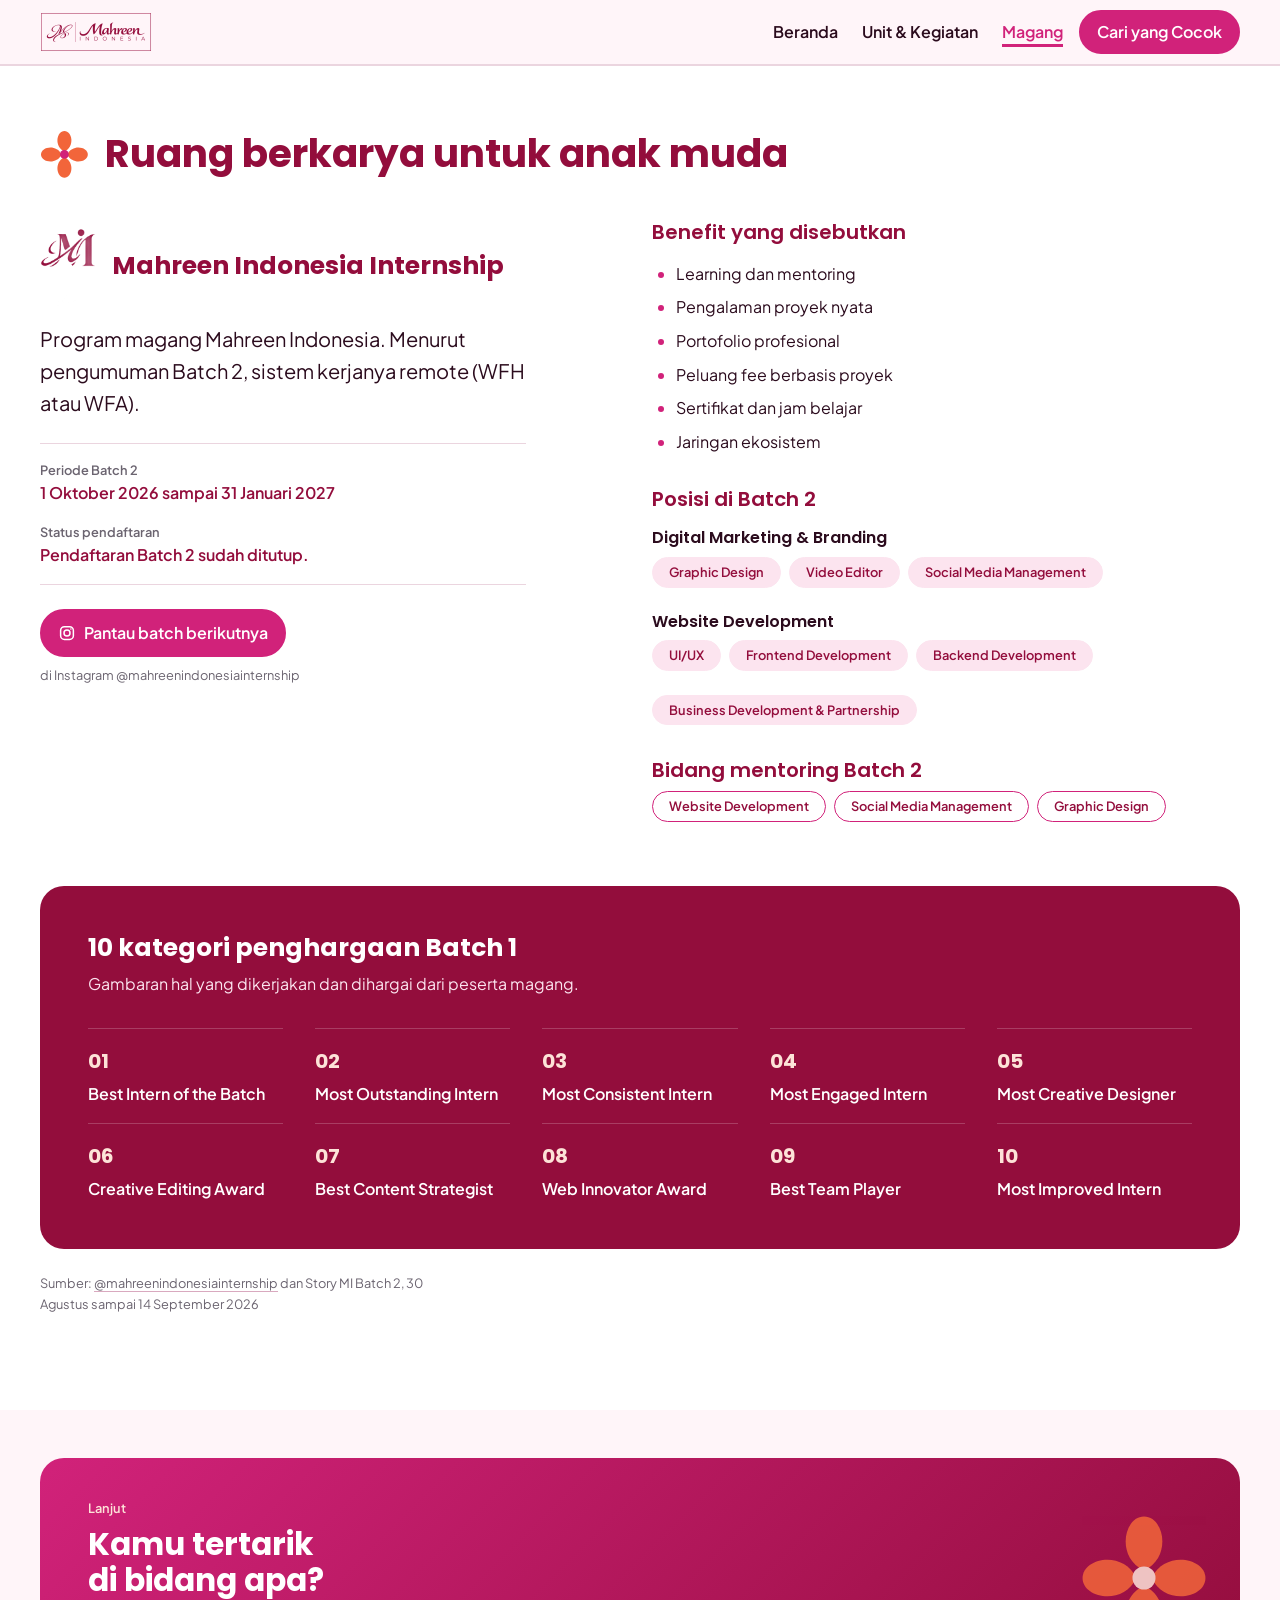
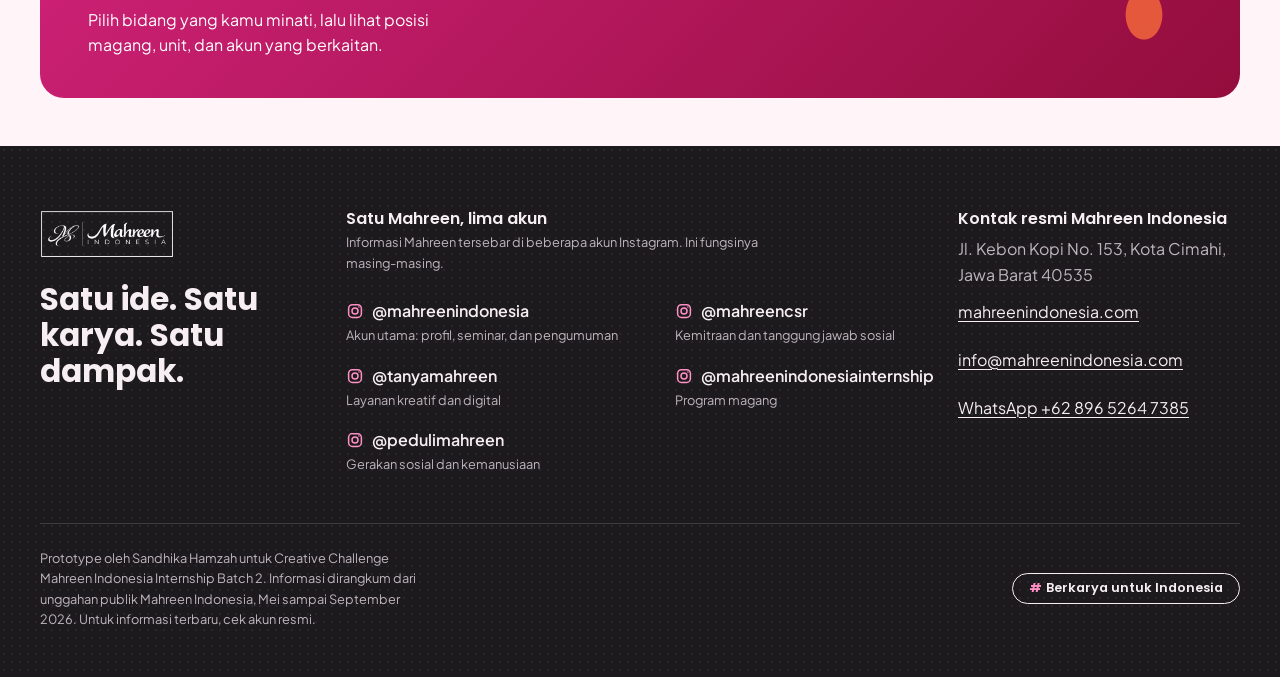
==== commit f2f4e096: "fix: ganti label navigasi dan tampilkan Cari yang Cocok sebagai tombol Label navigasi menjadi Berand" ====
--- a/anak-muda.html
+++ b/anak-muda.html
@@ -91,9 +91,9 @@
       <nav class="site-nav" id="navigasi-utama" aria-label="Navigasi utama">
         <ul class="site-nav__list" role="list">
           <li><a class="site-nav__link" href="index.html">Beranda</a></li>
-          <li><a class="site-nav__link" href="karya.html">Karya</a></li>
-          <li><a class="site-nav__link" href="anak-muda.html" aria-current="page">Anak Muda</a></li>
-          <li><a class="site-nav__link" href="mulai.html">Mulai</a></li>
+          <li><a class="site-nav__link" href="karya.html">Unit &amp; Kegiatan</a></li>
+          <li><a class="site-nav__link" href="anak-muda.html" aria-current="page">Magang</a></li>
+          <li><a class="site-nav__link site-nav__link--aksi" href="mulai.html">Cari yang Cocok</a></li>
         </ul>
       </nav>
     </div>
--- a/css/components.css
+++ b/css/components.css
@@ -233,8 +233,11 @@
 .site-nav__list {
   display: flex;
   justify-content: space-between;
-  /* geser ke kiri dan kanan supaya teks tautan tepi sejajar dengan tepi konten */
-  margin-inline: calc(var(--space-1) * -1);
+  /*
+   * Geser ke kiri supaya teks tautan pertama sejajar dengan tepi konten.
+   * Kanan tidak digeser: item terakhir berupa tombol, tepinya yang disejajarkan.
+   */
+  margin-inline: calc(var(--space-1) * -1) 0;
 }
 
 .site-nav__link {
@@ -250,20 +253,66 @@
   transition: color var(--duration-fast) var(--ease-out);
 }
 
+/* Hover: hanya warna crimson dan garis tipis, supaya tidak sama dengan penanda halaman aktif */
 .site-nav__link:hover {
-  color: var(--color-primary);
+  color: var(--color-secondary);
   text-decoration: underline;
-  text-decoration-thickness: 2px;
-}
-
-/* Halaman aktif: warna magenta dan garis bawah tebal, selain aria-current="page" untuk pembaca layar */
-.site-nav__link[aria-current="page"] {
+  text-decoration-thickness: 1px;
+  text-underline-offset: 0.2em;
+}
+
+/*
+ * Halaman aktif: warna magenta dan garis bawah tebal berjarak (3px), selain
+ * aria-current="page" untuk pembaca layar. Tidak berubah saat di-hover.
+ */
+.site-nav__link[aria-current="page"],
+.site-nav__link[aria-current="page"]:hover {
   color: var(--color-current);
   text-decoration: underline;
   text-decoration-thickness: 3px;
   text-underline-offset: 0.35em;
 }
 
+/*
+ * "Cari yang Cocok": tautan ke halaman interaktif, tampil sebagai tombol kecil
+ * bergaya tombol utama (magenta, teks putih 4,98:1). Tinggi tetap 44px untuk area sentuh.
+ */
+.site-nav__link--aksi {
+  min-height: 2.75rem;
+  margin-block: 0.125rem; /* 44px + 2 x 2px = 48px, sejajar dengan tautan lain */
+  padding-inline: var(--space-2);
+  background-color: var(--color-primary);
+  border: var(--border-strong) solid var(--color-primary);
+  border-radius: var(--radius-pill);
+  color: var(--color-on-primary);
+  transition: background-color var(--duration-fast) var(--ease-out), border-color var(--duration-fast) var(--ease-out);
+}
+
+/* Hover: magenta menjadi crimson, tanpa garis bawah */
+.site-nav__link--aksi:hover {
+  background-color: var(--color-secondary);
+  border-color: var(--color-secondary);
+  color: var(--color-on-primary);
+  text-decoration: none;
+}
+
+/*
+ * Aktif (sedang di halaman Mulai): tombol "terisi lembut", latar pink muda, garis tepi magenta,
+ * teks crimson (7,4:1). Berbeda dari keadaan biasa maupun hover, dan tidak berubah saat di-hover.
+ */
+.site-nav__link--aksi[aria-current="page"],
+.site-nav__link--aksi[aria-current="page"]:hover {
+  background-color: var(--color-primary-soft);
+  border-color: var(--color-primary);
+  color: var(--color-secondary);
+  text-decoration: none;
+}
+
+.site-nav__link--aksi:focus-visible {
+  outline-offset: var(--focus-ring-offset);
+  border-radius: var(--radius-pill);
+}
+
 @media (min-width: 40em) {
   .site-nav {
     flex-basis: auto;
@@ -271,7 +320,7 @@
 
   .site-nav__list {
     gap: var(--space-1);
-    margin-inline: 0 calc(var(--space-1) * -1);
+    margin-inline: 0;
   }
 }
 
@@ -318,6 +367,15 @@
     padding-inline: 0;
     border-bottom: var(--border-thin) solid var(--color-line);
     border-radius: 0;
+  }
+
+  /* Di menu HP, tombol "Cari yang Cocok" tetap berbentuk tombol, di bawah tautan lain */
+  .js .site-nav__link--aksi {
+    justify-content: center;
+    margin-top: var(--space-2);
+    padding-inline: var(--space-2);
+    border-bottom: var(--border-strong) solid var(--color-primary);
+    border-radius: var(--radius-pill);
   }
 }
 
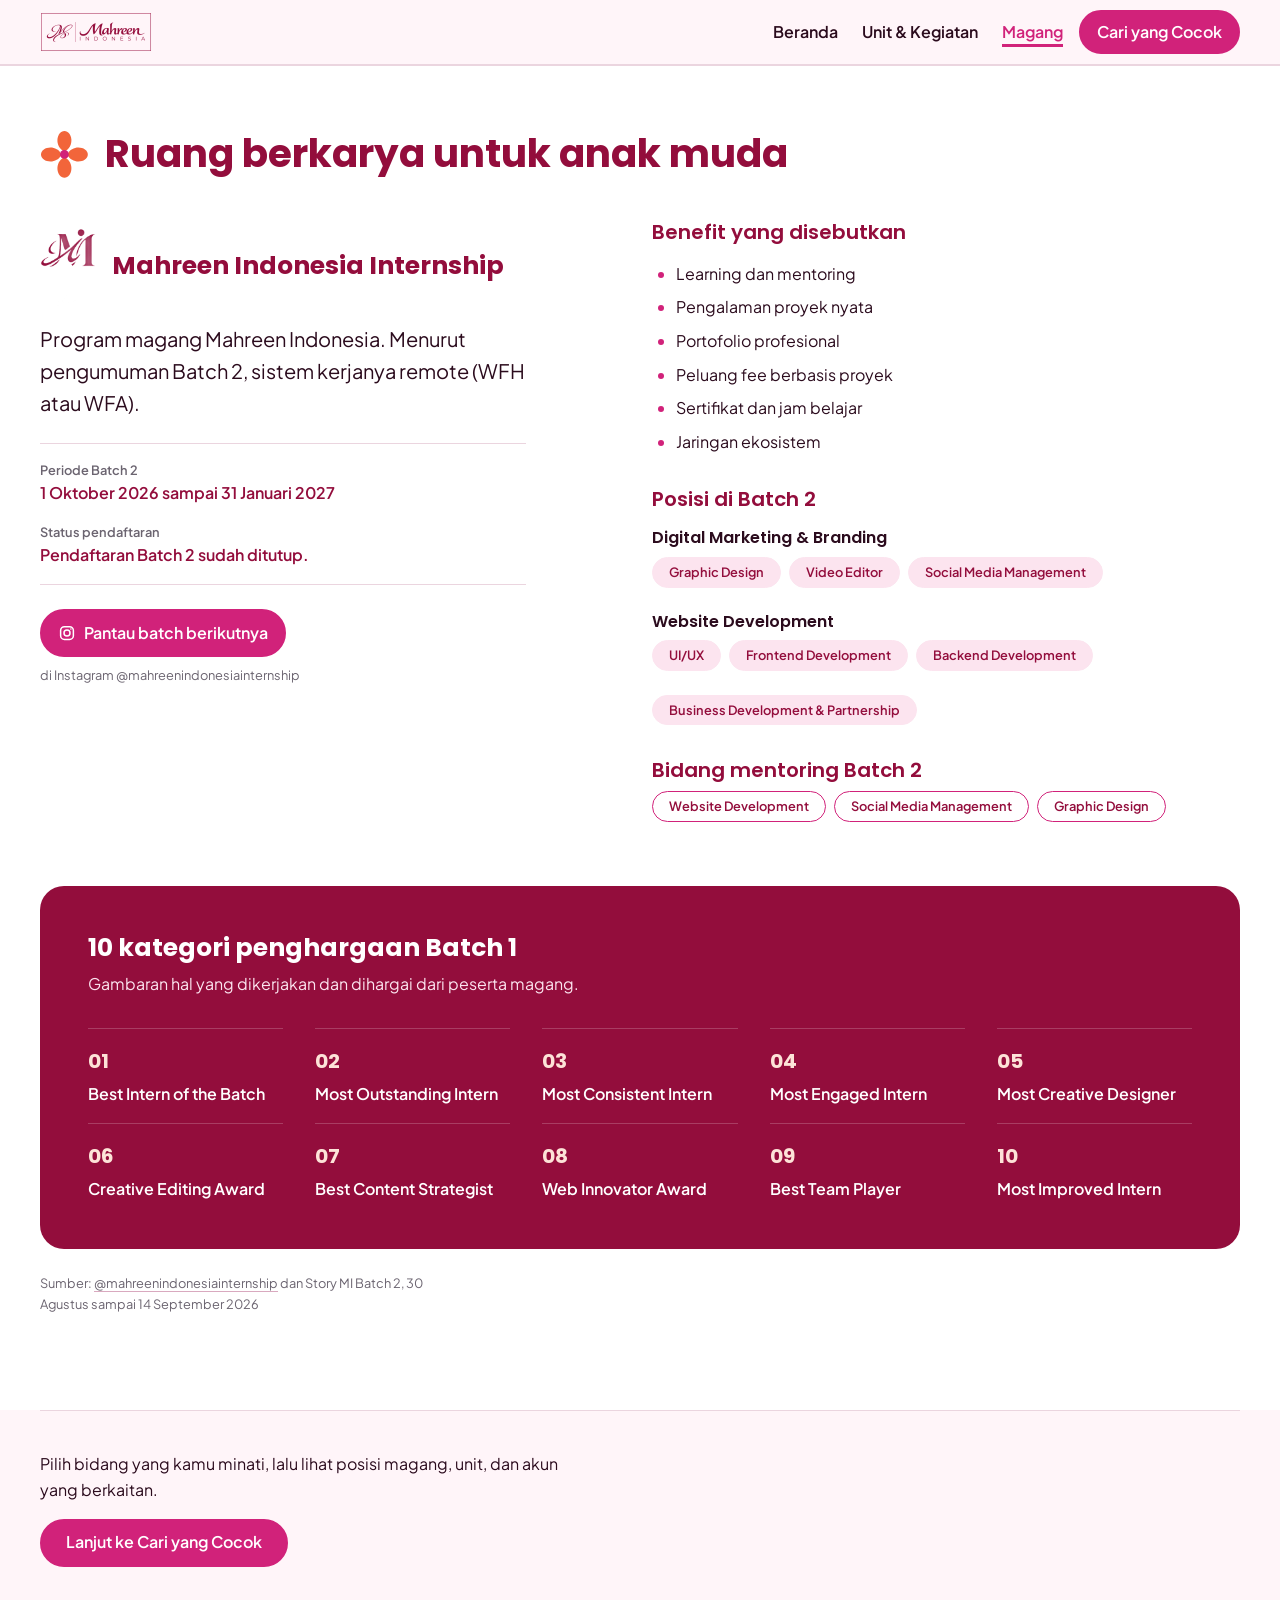
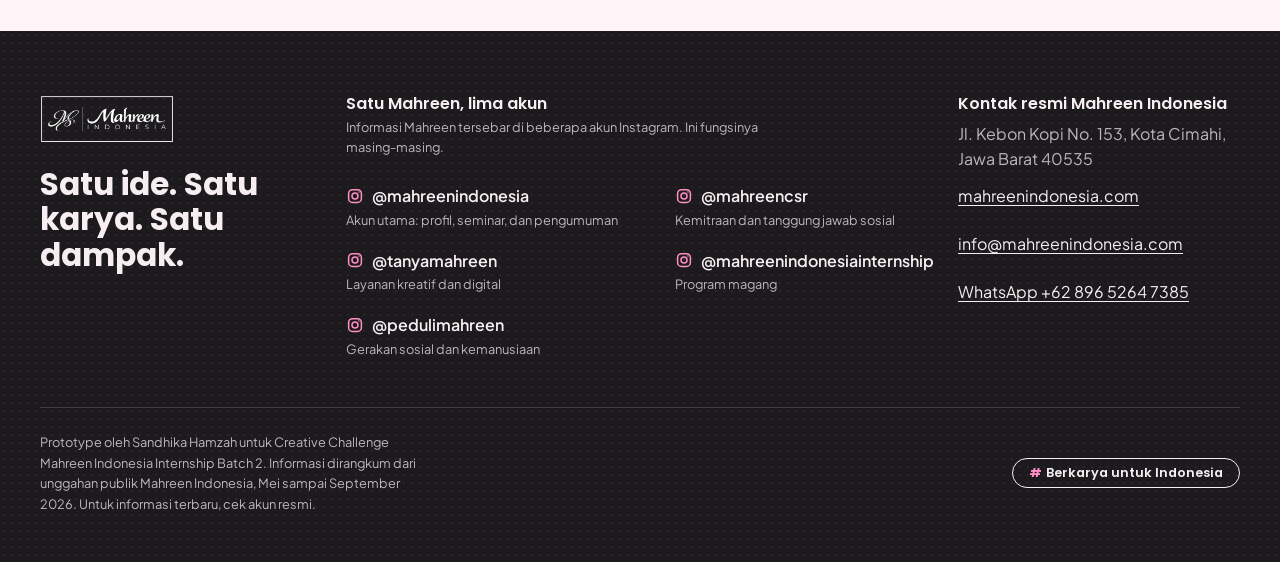
==== commit c2f742ae: "refactor: sederhanakan bagian Lanjut menjadi kalimat pengantar dan tombol Kotak bergradasi, motif bu" ====
--- a/anak-muda.html
+++ b/anak-muda.html
@@ -114,12 +114,10 @@
     <!-- Continuity: tautan ke halaman berikutnya dalam alur cerita -->
     <nav class="lanjut" aria-label="Halaman berikutnya">
       <div class="container">
-        <a class="lanjut__blok" href="mulai.html">
-          <span class="lanjut__label">Lanjut<span class="visually-hidden">:</span></span>
-          <span class="lanjut__judul">Kamu tertarik di bidang apa?</span>
-          <span class="lanjut__teks">Pilih bidang yang kamu minati, lalu lihat posisi magang, unit, dan akun yang berkaitan.</span>
-          <svg class="lanjut__motif" aria-hidden="true" focusable="false"><use href="#motif-bunga" /></svg>
-        </a>
+        <div class="lanjut__isi">
+          <p class="lanjut__teks">Pilih bidang yang kamu minati, lalu lihat posisi magang, unit, dan akun yang berkaitan.</p>
+          <a class="btn btn--primary lanjut__tombol" href="mulai.html">Lanjut ke Cari yang Cocok</a>
+        </div>
       </div>
     </nav>
   </main>
--- a/css/tokens.css
+++ b/css/tokens.css
@@ -115,7 +115,17 @@
   --ease-out: cubic-bezier(0.2, 0.7, 0.2, 1);
 
   /* ---------- Lapisan ---------- */
-  --z-atas: 100;              /* skip link */
+  /* Hanya tiga lapisan. Konten dan footer sengaja tidak diberi z-index. */
+  --z-header: 100;            /* header sticky */
+  --z-menu: 110;              /* menu dropdown di HP, di atas header */
+  --z-atas: 1000;             /* skip link saat mendapat fokus, di atas segalanya */
+
+  /*
+   * Tinggi header untuk scroll-padding-top. Nilai ini cadangan; main.js menggantinya
+   * dengan tinggi header sebenarnya (ResizeObserver), karena tingginya berubah
+   * saat navigasi turun ke baris kedua di tablet kecil.
+   */
+  --tinggi-header: 4.0625rem; /* 65px */
 }
 
 /* Grid 12 kolom mulai lebar tablet besar dan desktop */
--- a/css/base.css
+++ b/css/base.css
@@ -18,6 +18,11 @@
 html {
   -webkit-text-size-adjust: 100%;
   text-size-adjust: 100%;
+  /*
+   * Header sticky menutupi bagian atas layar. Dengan scroll-padding, tujuan skip link,
+   * tautan, dan elemen yang difokus keyboard berhenti tepat di bawah header.
+   */
+  scroll-padding-top: calc(var(--tinggi-header) + var(--space-1));
 }
 
 body {
--- a/css/components.css
+++ b/css/components.css
@@ -190,8 +190,43 @@
 }
 
 /* ---------- Header ---------- */
+/*
+ * Sticky di semua halaman. Latar solid supaya konten di bawahnya tidak terlihat tembus.
+ * <header> harus anak langsung <body>: elemen sticky hanya menempel selama induknya
+ * masih terlihat, jadi di dalam pembungkus lain ia akan ikut tergulir pergi.
+ */
 .site-header {
+  position: sticky;
+  top: 0;
+  z-index: var(--z-header);
+  background-color: var(--color-bg);
   border-bottom: var(--border-thin) solid var(--color-line);
+  transition:
+    transform var(--duration-base) var(--ease-out),
+    box-shadow var(--duration-base) var(--ease-out);
+}
+
+/* Bayangan tipis setelah halaman di-scroll lebih dari 8px (kelas dipasang main.js) */
+.site-header--bergulir {
+  box-shadow: 0 2px 8px rgb(43 11 29 / 0.08);
+}
+
+/*
+ * Di bawah 768px: header bergeser ke atas saat pembaca scroll ke bawah, dan kembali
+ * saat scroll ke atas. Memakai transform supaya tidak mengubah tata letak.
+ * Aturan kapan boleh sembunyi ada di main.js (pasangHeader).
+ */
+@media (max-width: 47.99em) {
+  .site-header--sembunyi {
+    transform: translateY(-100%);
+    box-shadow: none;
+  }
+}
+
+@media (prefers-reduced-motion: reduce) {
+  .site-header {
+    transition: none;
+  }
 }
 
 .site-header__inner {
@@ -351,15 +386,31 @@
     display: none;
   }
 
+  /*
+   * Menu terbuka melayang tepat di bawah header (tidak mendorong konten),
+   * dengan latar solid dan lapisan di atas header.
+   */
+  .site-header__inner {
+    position: relative;
+  }
+
   .js .site-nav--terbuka {
     display: block;
+    position: absolute;
+    top: 100%;
+    left: 0;
+    right: 0;
+    z-index: var(--z-menu);
+    padding: 0 var(--page-padding) var(--space-2);
+    background-color: var(--color-bg);
+    border-bottom: var(--border-thin) solid var(--color-line);
+    box-shadow: 0 8px 16px rgb(43 11 29 / 0.08);
     animation: menu-buka var(--duration-base) var(--ease-out);
   }
 
   .js .site-nav__list {
     flex-direction: column;
-    margin: var(--space-1) 0 var(--space-1);
-    border-top: var(--border-thin) solid var(--color-line);
+    margin: 0;
   }
 
   .js .site-nav__link {
@@ -789,14 +840,6 @@
   margin-top: var(--space-1);
 }
 
-.unit--ringkas {
-  padding-block: var(--space-3); /* lebih rapat dari unit dengan contoh nyata */
-}
-
-.unit--ringkas .unit__sumber {
-  margin-top: 0;
-}
-
 /* Kotak contoh nyata: latar oranye muda sebagai sorotan kecil (common region) */
 .unit__contoh {
   margin-top: var(--space-2);
@@ -837,38 +880,6 @@
 
   .unit--dengan-contoh .unit__contoh {
     grid-column: 6 / -1;
-    margin-top: 0;
-  }
-
-  /*
-   * Unit tanpa contoh nyata: satu baris ringkas. Kepala (logo, nama, bidang) di kolom kiri
-   * yang sama lebarnya dengan unit lain, keterangan dan akun di kolom kanan, tanpa kotak contoh kosong.
-   */
-  .unit--ringkas {
-    display: grid;
-    grid-template-columns: repeat(12, minmax(0, 1fr));
-    column-gap: var(--grid-gutter);
-    align-items: center;
-  }
-
-  .unit--ringkas .unit__info {
-    grid-column: 1 / span 5;
-  }
-
-  /* Akun dan sumber sebaris di bawah keterangan */
-  .unit--ringkas .unit__detail {
-    grid-column: 6 / -1;
-    display: flex;
-    flex-wrap: wrap;
-    align-items: baseline;
-    column-gap: var(--space-3);
-  }
-
-  .unit--ringkas .unit__apa {
-    flex-basis: 100%;
-  }
-
-  .unit--ringkas .unit__apa {
     margin-top: 0;
   }
 }
@@ -1351,103 +1362,34 @@
   color: var(--color-focus-on-dark);
 }
 
-/* ---------- Tautan "Lanjut" di akhir setiap halaman ---------- */
+/* ---------- Tautan "Lanjut" di akhir halaman ---------- */
 /*
  * Continuity: menuntun pembaca ke halaman berikutnya dalam alur cerita.
- * Seluruh blok adalah satu tautan (area klik luas), berisi judul halaman tujuan
- * dan satu kalimat isinya. Latarnya gradasi kampanye yang sama dengan hero,
- * supaya blok ini terasa sebagai bagian dari alur, bukan kartu biasa.
+ * Susunan sederhana di latar halaman biasa: satu kalimat pengantar, lalu satu
+ * tombol utama berlabel nama menu tujuan. Dipisah garis tipis dari isi di atasnya.
  */
 .lanjut {
-  padding-block: var(--space-6);
-}
-
-.lanjut__blok {
-  position: relative;
-  overflow: hidden;
-  display: grid;
-  row-gap: var(--space-1);
-  padding: var(--space-4) var(--space-3);
-  /* ruang kanan untuk motif bunga supaya tidak menutupi teks */
-  padding-right: var(--space-10);
-  border-radius: var(--radius-lg);
-  background: var(--gradasi-kampanye);
-  color: var(--color-on-gradasi);
-  text-decoration: none;
-}
-
-.lanjut__label {
-  font-size: var(--fs--1);
-  font-weight: var(--fw-semibold);
-  color: var(--color-accent-soft); /* 7,26:1 di crimson, jauh di atas 4,5:1 juga di magenta */
-}
-
-.lanjut__judul {
-  max-width: 20ch;
-  font-family: var(--font-heading);
-  font-size: var(--fs-2);
-  font-weight: var(--fw-bold);
-  line-height: var(--lh-tight);
-  text-decoration-color: var(--color-accent);
-  text-decoration-thickness: 0.1em;
-  text-underline-offset: 0.18em;
-  text-decoration-skip-ink: none;
-  text-wrap: balance;
+  padding-bottom: var(--space-8);
+}
+
+.lanjut__isi {
+  padding-top: var(--space-5);
+  border-top: var(--border-thin) solid var(--color-line);
 }
 
 .lanjut__teks {
-  max-width: var(--measure-narrow);
-  color: var(--color-on-gradasi);
-}
-
-/* Bunga empat kelopak di pojok kanan, sebagian keluar dari blok */
-.lanjut__motif {
-  --motif-kelopak: var(--color-accent);
-  --motif-tengah: var(--color-accent-soft);
-  position: absolute;
-  right: calc(var(--space-4) * -1);
-  bottom: calc(var(--space-4) * -1);
-  width: 7rem;
-  height: 7rem;
-  overflow: visible;
-  opacity: 0.85;
-  transition: transform var(--duration-base) var(--ease-out);
-}
-
-/* Respons terhadap aksi pengguna: bunga berputar sedikit saat blok disorot atau difokus */
-.lanjut__blok:hover .lanjut__motif,
-.lanjut__blok:focus-visible .lanjut__motif {
-  transform: rotate(45deg);
-}
-
-/* Seluruh blok bisa diklik, jadi garis bawah hanya muncul saat hover atau fokus */
-.lanjut__blok:hover .lanjut__judul,
-.lanjut__blok:focus-visible .lanjut__judul {
-  text-decoration-line: underline;
-}
-
-.lanjut__blok:focus-visible {
-  outline-color: var(--color-secondary);
-  border-radius: var(--radius-lg);
-}
-
-@media (min-width: 48em) {
-  .lanjut__blok {
-    padding: var(--space-5) var(--space-6);
-    padding-right: calc(var(--space-12) + var(--space-6));
-  }
-
-  .lanjut__judul {
-    font-size: var(--fs-3);
-  }
-
-  .lanjut__motif {
-    right: var(--space-4);
-    top: 50%;
-    bottom: auto;
-    width: 8rem;
-    height: 8rem;
-    margin-top: -4rem;
+  max-width: var(--measure);
+}
+
+.lanjut__tombol {
+  margin-top: var(--space-2);
+  width: 100%; /* HP: selebar layar supaya mudah disentuh */
+}
+
+/* Mulai 480px: lebar tombol mengikuti isinya, rata kiri */
+@media (min-width: 30em) {
+  .lanjut__tombol {
+    width: auto;
   }
 }
 
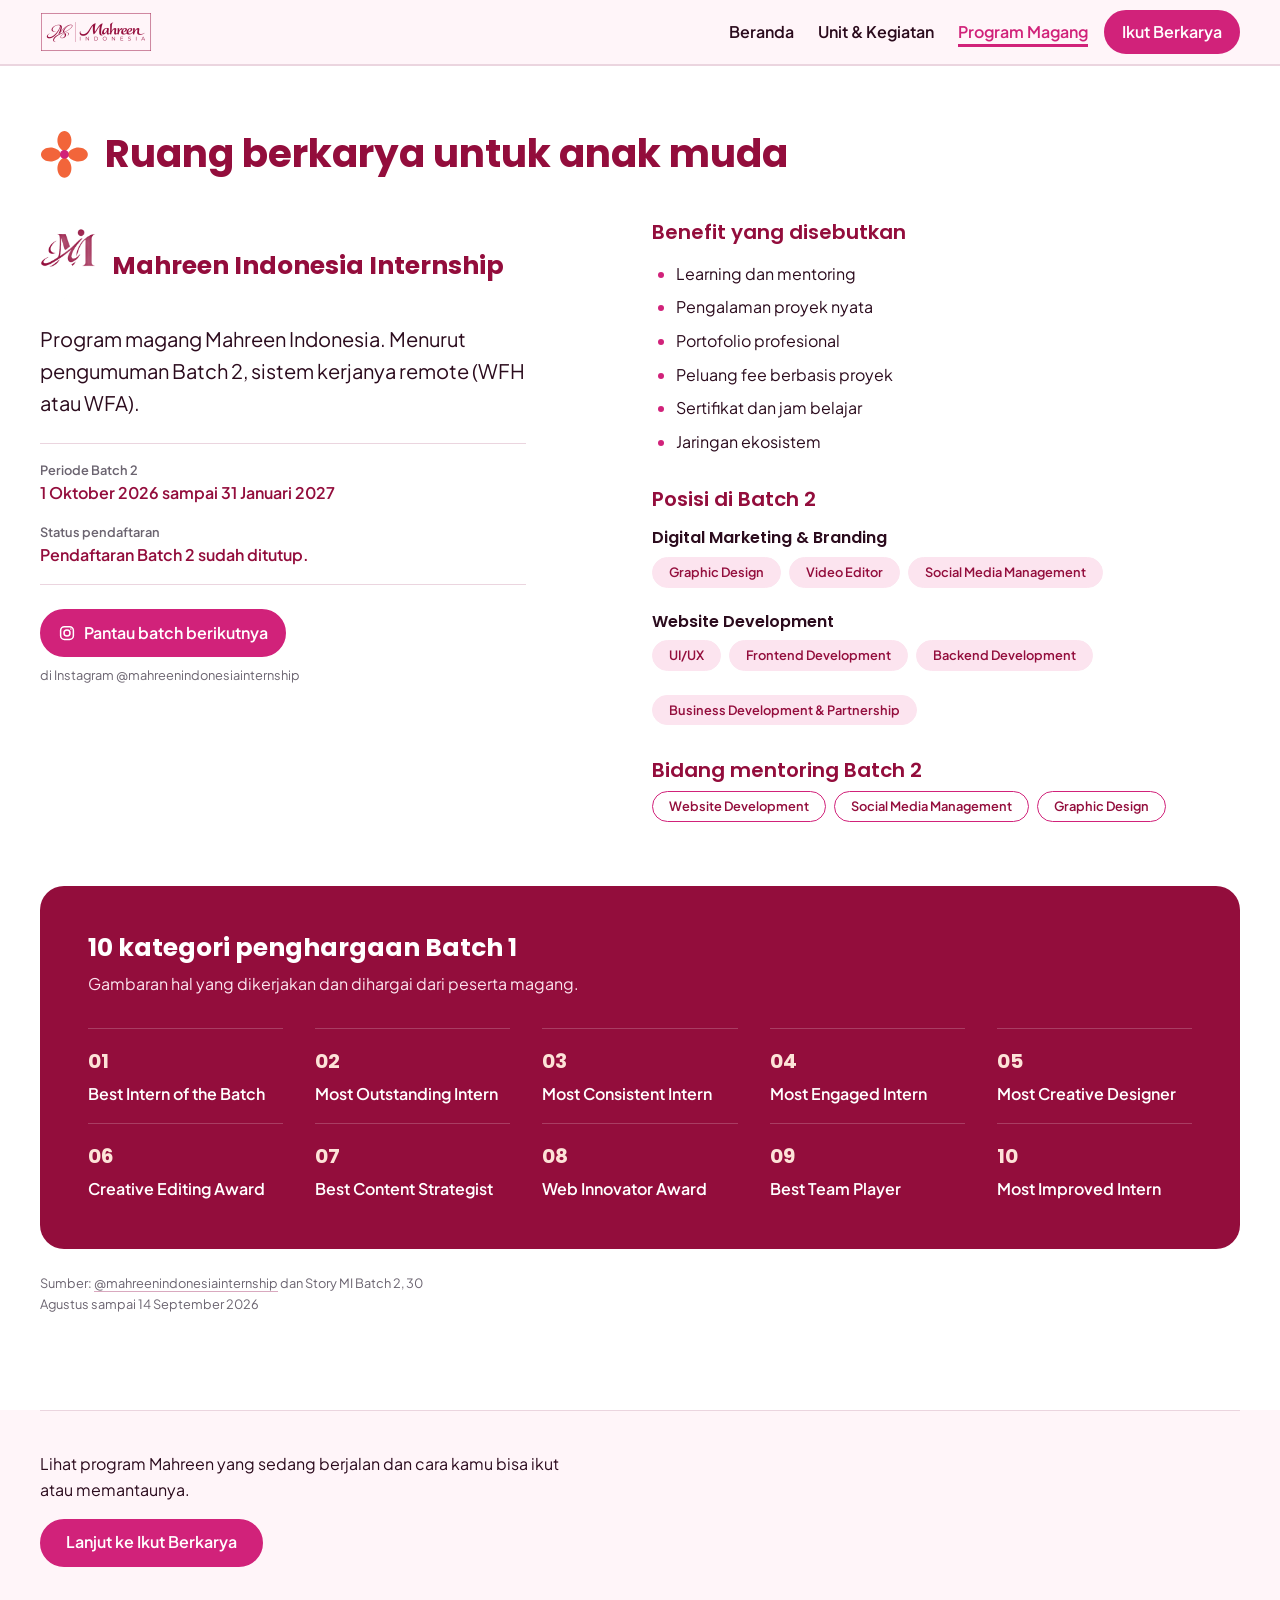
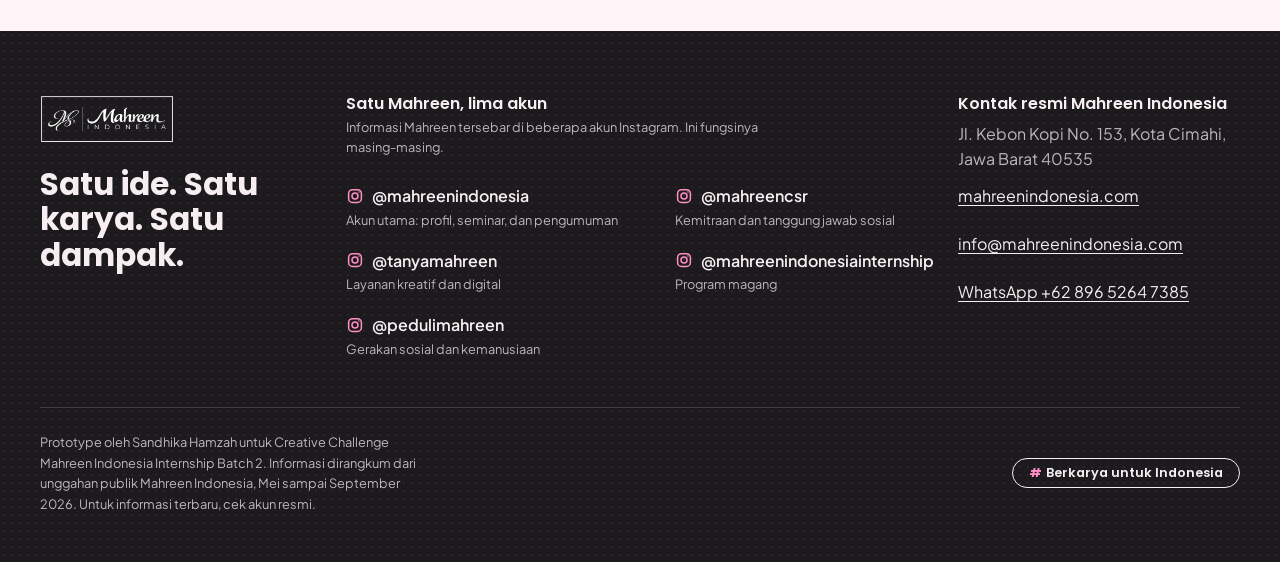
==== commit fc429954: "feat: ubah halaman keempat menjadi Ikut Berkarya berisi program yang sedang berjalan mulai.html diga" ====
--- a/anak-muda.html
+++ b/anak-muda.html
@@ -92,8 +92,8 @@
         <ul class="site-nav__list" role="list">
           <li><a class="site-nav__link" href="index.html">Beranda</a></li>
           <li><a class="site-nav__link" href="karya.html">Unit &amp; Kegiatan</a></li>
-          <li><a class="site-nav__link" href="anak-muda.html" aria-current="page">Magang</a></li>
-          <li><a class="site-nav__link site-nav__link--aksi" href="mulai.html">Cari yang Cocok</a></li>
+          <li><a class="site-nav__link" href="anak-muda.html" aria-current="page">Program Magang</a></li>
+          <li><a class="site-nav__link site-nav__link--aksi" href="ikut-berkarya.html">Ikut Berkarya</a></li>
         </ul>
       </nav>
     </div>
@@ -115,8 +115,8 @@
     <nav class="lanjut" aria-label="Halaman berikutnya">
       <div class="container">
         <div class="lanjut__isi">
-          <p class="lanjut__teks">Pilih bidang yang kamu minati, lalu lihat posisi magang, unit, dan akun yang berkaitan.</p>
-          <a class="btn btn--primary lanjut__tombol" href="mulai.html">Lanjut ke Cari yang Cocok</a>
+          <p class="lanjut__teks">Lihat program Mahreen yang sedang berjalan dan cara kamu bisa ikut atau memantaunya.</p>
+          <a class="btn btn--primary lanjut__tombol" href="ikut-berkarya.html">Lanjut ke Ikut Berkarya</a>
         </div>
       </div>
     </nav>
--- a/css/base.css
+++ b/css/base.css
@@ -196,15 +196,16 @@
 
 /* ---------- Mencegah pergeseran tata letak ---------- */
 /*
- * Di halaman Karya, Anak Muda, dan Mulai, isi utama dirender main.js sesaat setelah
- * halaman tampil. Tanpa aturan ini, tautan Lanjut dan footer yang sudah terlihat akan
- * terdorong ke bawah (layout shift). Jadi keduanya disembunyikan (tetap memakan tempat)
- * sampai main.js memasang kelas "siap" pada <body>.
+ * Di halaman Karya, Anak Muda, dan Ikut Berkarya, isi utama dirender main.js sesaat setelah
+ * halaman tampil. Tanpa aturan ini, tautan Lanjut, bagian pilih minat di Ikut Berkarya,
+ * dan footer yang sudah terlihat akan terdorong ke bawah (layout shift). Jadi semuanya
+ * disembunyikan (tetap memakan tempat) sampai main.js memasang kelas "siap" pada <body>.
  * Pengaman: kalau JavaScript gagal di tengah jalan, animasi cadangan tetap menampilkan
- * keduanya setelah 2 detik. Tanpa JavaScript sama sekali, kelas "js" tidak ada dan
+ * semuanya setelah 2 detik. Tanpa JavaScript sama sekali, kelas "js" tidak ada dan
  * aturan ini tidak berlaku.
  */
 .js body:not(.siap) .lanjut,
+.js body:not(.siap) .program-berjalan + .mulai,
 .js body:not(.siap) .site-footer {
   visibility: hidden;
   animation: tampil-cadangan 0s 2s forwards;
--- a/css/components.css
+++ b/css/components.css
@@ -360,7 +360,7 @@
 }
 
 /*
- * Menu di HP (di bawah 480px), hanya kalau JavaScript berjalan (kelas "js" pada <html>).
+ * Menu di HP (di bawah 544px), hanya kalau JavaScript berjalan (kelas "js" pada <html>).
  * Navigasi dilipat di balik tombol Menu, lalu tampil sebagai daftar bertumpuk saat dibuka.
  */
 .menu-tombol {
@@ -381,7 +381,7 @@
   color: var(--color-on-primary);
 }
 
-@media (max-width: 29.99em) {
+@media (max-width: 33.99em) {
   .js .site-nav {
     display: none;
   }
@@ -430,8 +430,11 @@
   }
 }
 
-/* Di 480px ke atas navigasi selalu tampil, tombol Menu tidak dipakai */
-@media (min-width: 30em) {
+/*
+ * Di 544px ke atas navigasi selalu tampil, tombol Menu tidak dipakai.
+ * Batasnya 544px (bukan 480px) karena empat label navigasi butuh sekitar 500px.
+ */
+@media (min-width: 34em) {
   .menu-tombol {
     display: none;
   }
@@ -1149,6 +1152,123 @@
     flex-direction: column;
     gap: 0.25rem;
   }
+}
+
+/* ---------- Ikut Berkarya: program yang sedang berjalan ---------- */
+.program-berjalan__waktu {
+  margin-top: var(--space-1);
+  font-size: var(--fs--1);
+  color: var(--color-neutral);
+}
+
+.program-list {
+  margin-top: var(--space-5);
+}
+
+/* Proximity: satu program satu baris, dipisah garis tipis (bukan kartu identik) */
+.program {
+  max-width: none;
+  padding-block: var(--space-4);
+  border-top: var(--border-thin) solid var(--color-line);
+}
+
+.program:last-child {
+  border-bottom: var(--border-thin) solid var(--color-line);
+}
+
+.program__nama {
+  font-size: var(--fs-2);
+}
+
+/*
+ * Label status: kotak oranye muda dengan teks oranye gelap (5,23:1).
+ * Kata "Status" selalu tertulis, jadi status tidak hanya dibedakan lewat warna.
+ */
+.program__status {
+  display: inline-flex;
+  flex-wrap: wrap;
+  align-items: baseline;
+  gap: 0.25rem var(--space-1);
+  margin-top: var(--space-1);
+  padding: 0.25rem var(--space-2);
+  background-color: var(--color-accent-soft);
+  border-radius: var(--radius-sm);
+  font-size: var(--fs--1);
+  color: var(--color-accent-strong);
+}
+
+.program__status-label {
+  font-weight: var(--fw-regular);
+}
+
+.program__status-teks {
+  font-weight: var(--fw-bold);
+}
+
+.program__ringkas {
+  margin-top: var(--space-2);
+}
+
+.program__ikut {
+  margin-top: var(--space-3);
+}
+
+.program__subjudul {
+  font-size: var(--fs-0);
+  font-weight: var(--fw-semibold);
+  color: var(--color-ink);
+}
+
+.program__cara {
+  margin-top: var(--space-1);
+  padding-left: 1.25rem;
+}
+
+.program__cara li + li {
+  margin-top: var(--space-1);
+}
+
+.program__catatan {
+  margin-top: var(--space-2);
+  font-size: var(--fs--1);
+  font-style: italic;
+  color: var(--color-neutral);
+}
+
+.program__aksi {
+  display: flex;
+  flex-wrap: wrap;
+  align-items: center;
+  gap: var(--space-1) var(--space-3);
+  margin-top: var(--space-2);
+}
+
+.program__sumber {
+  margin-top: var(--space-1);
+}
+
+/* Desktop: nama, status, dan ringkasan di kiri (5 kolom); cara ikut di kanan (7 kolom) */
+@media (min-width: 64em) {
+  .program {
+    display: grid;
+    grid-template-columns: repeat(12, minmax(0, 1fr));
+    column-gap: var(--grid-gutter);
+    align-items: start;
+  }
+
+  .program__kepala {
+    grid-column: 1 / span 5;
+  }
+
+  .program__ikut {
+    grid-column: 6 / -1;
+    margin-top: 0;
+  }
+}
+
+/* Bagian kedua di halaman yang sama: jarak atas lebih rapat karena masih satu alur */
+.program-berjalan + .mulai {
+  padding-top: 0;
 }
 
 /* ---------- Mulai: pilih minat (satu-satunya bagian interaktif) ---------- */
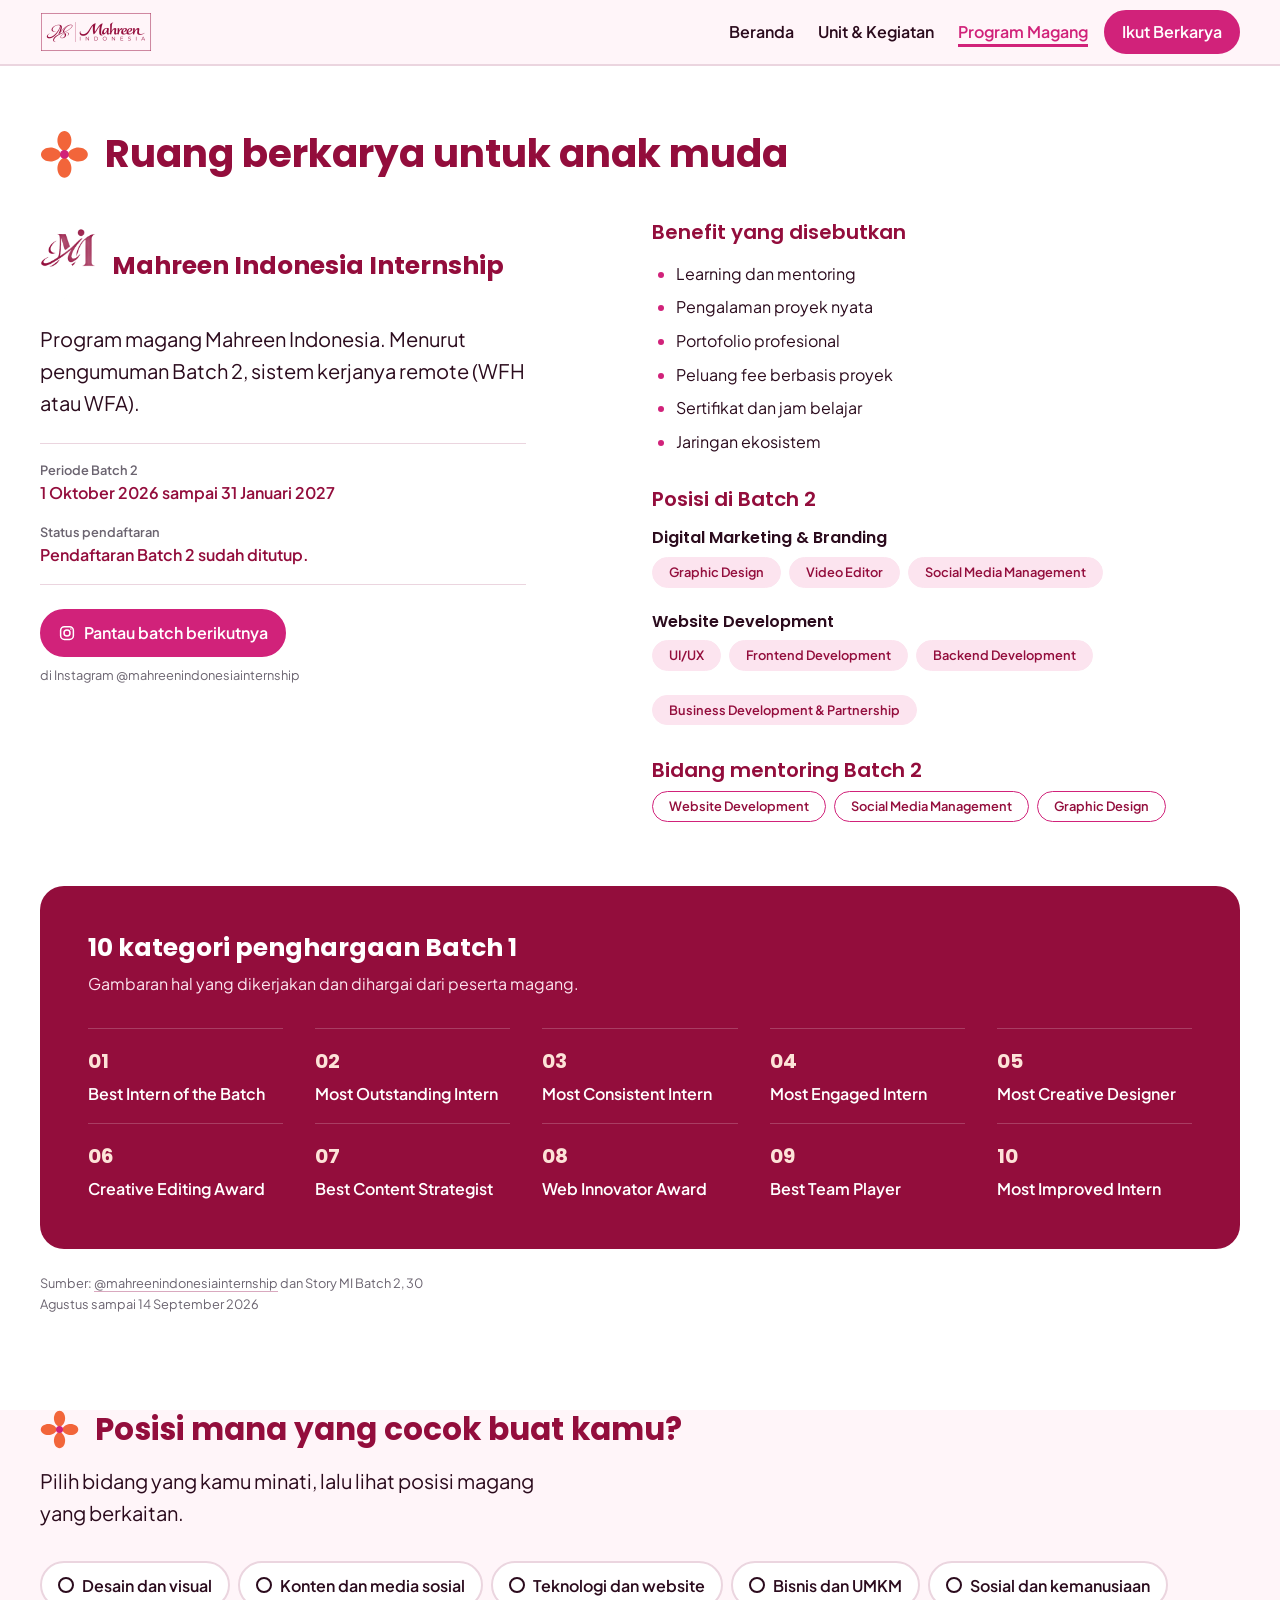
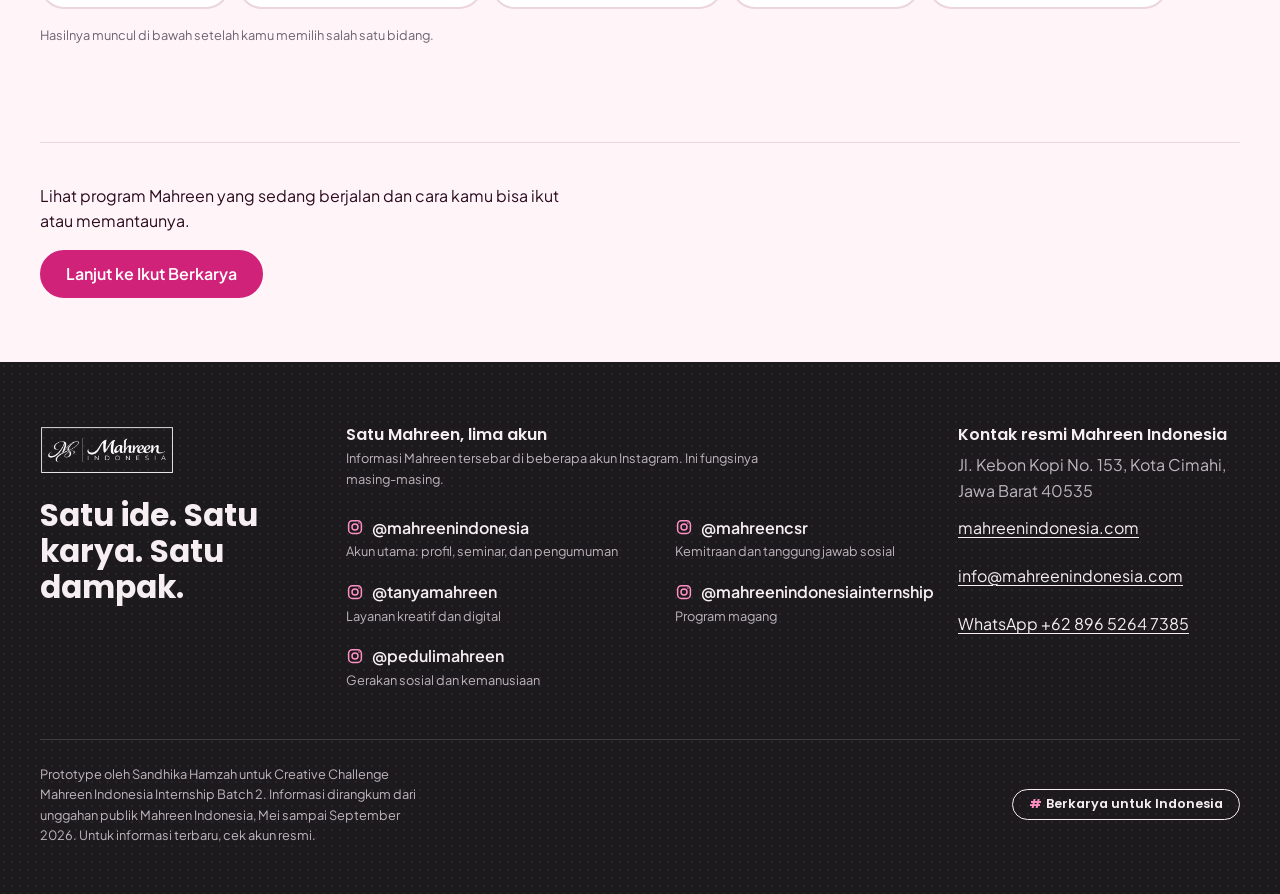
==== commit 2057dc8a: "feat: pindahkan pilihan minat ke Program Magang dengan posisi, mentor, dan penghargaan Batch 1 Bagia" ====
--- a/anak-muda.html
+++ b/anak-muda.html
@@ -4,7 +4,7 @@
   <meta charset="utf-8">
   <meta name="viewport" content="width=device-width, initial-scale=1">
   <title>Ruang berkarya untuk anak muda | Mahreen untuk Anak Muda</title>
-  <meta name="description" content="Program magang Mahreen Indonesia: periode Batch 2, benefit, posisi, bidang mentoring, dan kategori penghargaan Batch 1.">
+  <meta name="description" content="Program magang Mahreen Indonesia: periode Batch 2, benefit, posisi, bidang mentoring, kategori penghargaan Batch 1, dan posisi yang berkaitan dengan minatmu.">
   <meta name="theme-color" content="#FFF5F9">
   <link rel="icon" href="assets/favicon.svg" type="image/svg+xml">
 
@@ -13,7 +13,7 @@
   <meta property="og:locale" content="id_ID">
   <meta property="og:site_name" content="Mahreen untuk Anak Muda">
   <meta property="og:title" content="Ruang berkarya untuk anak muda">
-  <meta property="og:description" content="Program magang Mahreen Indonesia: periode Batch 2, benefit, posisi, bidang mentoring, dan kategori penghargaan Batch 1.">
+  <meta property="og:description" content="Program magang Mahreen Indonesia: periode Batch 2, benefit, posisi, bidang mentoring, kategori penghargaan Batch 1, dan posisi yang berkaitan dengan minatmu.">
   <meta property="og:image" content="assets/og-image.png">
   <meta property="og:image:width" content="1200">
   <meta property="og:image:height" content="630">
@@ -111,6 +111,28 @@
       </div>
     </section>
 
+    <!--
+      Pilih bidang minat: satu-satunya bagian interaktif di situs.
+      Pilihan dirender dari MAHREEN.minat sebagai radio button bawaan HTML,
+      jadi panah kiri dan kanan (atau atas dan bawah) langsung berpindah pilihan.
+      Panel hasil baru muncul setelah pembaca memilih.
+    -->
+    <section class="section pilih-posisi" aria-labelledby="pilih-posisi-judul">
+      <div class="container">
+        <h2 id="pilih-posisi-judul" class="section__judul">
+          <svg class="section__penanda" aria-hidden="true" focusable="false"><use href="#motif-bunga" /></svg>
+          Posisi mana yang cocok buat kamu?
+        </h2>
+        <p class="section__pengantar">Pilih bidang yang kamu minati, lalu lihat posisi magang yang berkaitan.</p>
+        <fieldset class="minat" id="minat-pilihan">
+          <legend class="visually-hidden">Pilih bidang yang kamu minati</legend>
+        </fieldset>
+        <p class="minat__petunjuk" id="minat-petunjuk">Hasilnya muncul di bawah setelah kamu memilih salah satu bidang.</p>
+        <!-- Hasil diumumkan ke pembaca layar setiap pilihan berganti. Kosong sampai ada pilihan. -->
+        <div class="minat-hasil" id="minat-hasil" aria-live="polite"></div>
+      </div>
+    </section>
+
     <!-- Continuity: tautan ke halaman berikutnya dalam alur cerita -->
     <nav class="lanjut" aria-label="Halaman berikutnya">
       <div class="container">
--- a/css/base.css
+++ b/css/base.css
@@ -197,7 +197,7 @@
 /* ---------- Mencegah pergeseran tata letak ---------- */
 /*
  * Di halaman Karya, Anak Muda, dan Ikut Berkarya, isi utama dirender main.js sesaat setelah
- * halaman tampil. Tanpa aturan ini, tautan Lanjut, bagian pilih minat di Ikut Berkarya,
+ * halaman tampil. Tanpa aturan ini, tautan Lanjut, bagian pilih minat di Anak Muda,
  * dan footer yang sudah terlihat akan terdorong ke bawah (layout shift). Jadi semuanya
  * disembunyikan (tetap memakan tempat) sampai main.js memasang kelas "siap" pada <body>.
  * Pengaman: kalau JavaScript gagal di tengah jalan, animasi cadangan tetap menampilkan
@@ -205,7 +205,7 @@
  * aturan ini tidak berlaku.
  */
 .js body:not(.siap) .lanjut,
-.js body:not(.siap) .program-berjalan + .mulai,
+.js body:not(.siap) .pilih-posisi,
 .js body:not(.siap) .site-footer {
   visibility: hidden;
   animation: tampil-cadangan 0s 2s forwards;
--- a/css/components.css
+++ b/css/components.css
@@ -1266,25 +1266,14 @@
   }
 }
 
-/* Bagian kedua di halaman yang sama: jarak atas lebih rapat karena masih satu alur */
-.program-berjalan + .mulai {
+/* ---------- Program Magang: pilih bidang minat (satu-satunya bagian interaktif) ---------- */
+/* Masih satu alur dengan isi magang di atasnya, jadi jarak atasnya dirapatkan */
+.anak-muda + .pilih-posisi {
   padding-top: 0;
 }
 
-/* ---------- Mulai: pilih minat (satu-satunya bagian interaktif) ---------- */
-/* Common region: pilihan dan hasil berada dalam satu panel putih bergaris */
-.mulai__panel {
-  display: grid;
-  gap: var(--space-4);
-  margin-top: var(--space-5);
-  padding: var(--space-3);
-  background-color: var(--color-region);
-  border: var(--border-strong) solid var(--color-line);
-  border-radius: var(--radius-lg);
-}
-
 .minat {
-  margin: 0;
+  margin: var(--space-4) 0 0;
   padding: 0;
   border: 0;
   min-width: 0;
@@ -1356,19 +1345,29 @@
   outline-offset: var(--focus-ring-offset);
 }
 
-/* Hasil */
-.minat-hasil {
-  min-height: 6rem;
+/* Petunjuk kecil sebelum memilih, diganti panel hasil setelah ada pilihan */
+.minat__petunjuk {
+  margin-top: var(--space-2);
+  font-size: var(--fs--1);
+  color: var(--color-neutral);
+}
+
+/*
+ * Hasil. Wadah aria-live selalu ada tapi tanpa gaya, jadi sebelum memilih tidak
+ * memakan tempat. Panelnya (common region putih bergaris) dibuat main.js setelah memilih.
+ */
+.minat-hasil__panel {
+  margin-top: var(--space-4);
+  padding: var(--space-3);
+  background-color: var(--color-region);
+  border: var(--border-strong) solid var(--color-line);
+  border-radius: var(--radius-lg);
 }
 
 .minat-hasil--muncul {
   animation: minat-muncul var(--duration-base) var(--ease-out);
 }
 
-.minat-hasil__kosong {
-  color: var(--color-neutral);
-}
-
 .minat-hasil__judul {
   font-size: var(--fs-2);
 }
@@ -1389,16 +1388,48 @@
   color: var(--color-neutral);
 }
 
-.minat-hasil__unit {
-  margin-top: 0.25rem;
-  font-size: var(--fs-1);
-  line-height: var(--lh-body);
-}
-
-.minat-hasil__akun {
-  display: flex;
-  flex-wrap: wrap;
-  column-gap: var(--space-3);
+.minat-hasil__mentor {
+  margin-top: var(--space-2);
+}
+
+/* Penghargaan: nama penghargaan tebal, posisi peraih di bawahnya lebih kecil */
+.minat-hasil__penghargaan {
+  margin-top: var(--space-1);
+}
+
+.minat-hasil__penghargaan li {
+  max-width: none;
+}
+
+.minat-hasil__penghargaan li + li {
+  margin-top: var(--space-1);
+}
+
+.minat-hasil__penghargaan-nama {
+  display: block;
+  font-weight: var(--fw-semibold);
+  color: var(--color-secondary);
+}
+
+.minat-hasil__penghargaan-oleh {
+  display: block;
+  font-size: var(--fs--1);
+  color: var(--color-neutral);
+}
+
+.minat-hasil__keterangan {
+  max-width: var(--measure);
+}
+
+/* Labelnya panjang: di HP boleh dua baris, jadi diberi ruang atas dan bawah */
+.minat-hasil__tombol {
+  margin-top: var(--space-2);
+  padding-block: var(--space-1);
+  text-wrap: balance;
+}
+
+.minat-hasil__sumber {
+  margin-top: var(--space-3);
 }
 
 @keyframes minat-muncul {
@@ -1412,26 +1443,17 @@
   }
 }
 
-/* Desktop: pilihan bertumpuk di kiri, hasil di kanan */
+/* Desktop: pilihan tetap sebaris di atas; isi hasil dibagi dua kolom kalau ada lebih dari satu blok */
 @media (min-width: 64em) {
-  .mulai__panel {
-    grid-template-columns: 4fr 7fr;
-    column-gap: var(--space-8);
-    padding: var(--space-6);
-  }
-
-  .minat__daftar {
-    flex-direction: column;
-    align-items: stretch;
-  }
-
-  .minat__label {
-    width: 100%;
-  }
-
-  .minat-hasil {
-    padding-left: var(--space-6);
-    border-left: var(--border-thin) solid var(--color-line);
+  .minat-hasil__panel {
+    padding: var(--space-5) var(--space-6);
+  }
+
+  .minat-hasil__isi {
+    display: grid;
+    grid-template-columns: repeat(2, minmax(0, 1fr));
+    column-gap: var(--space-6);
+    align-items: start;
   }
 }
 
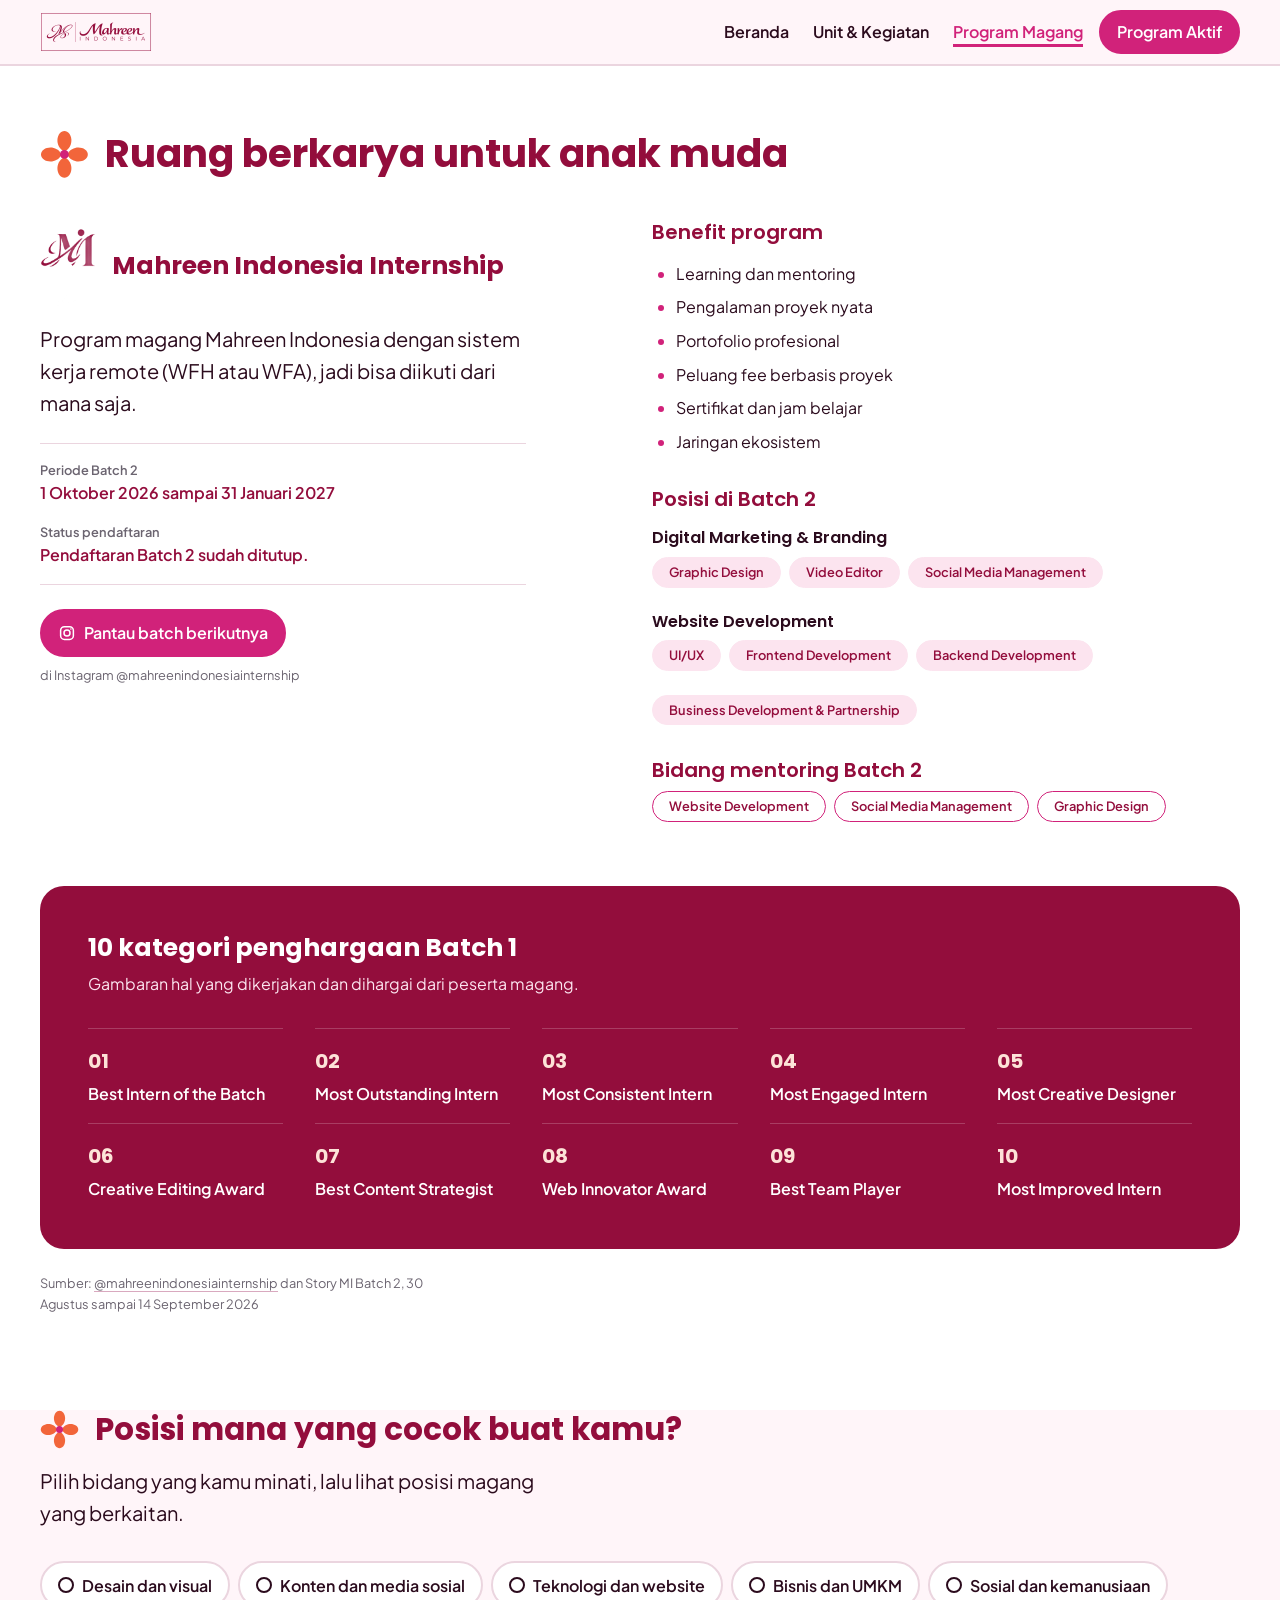
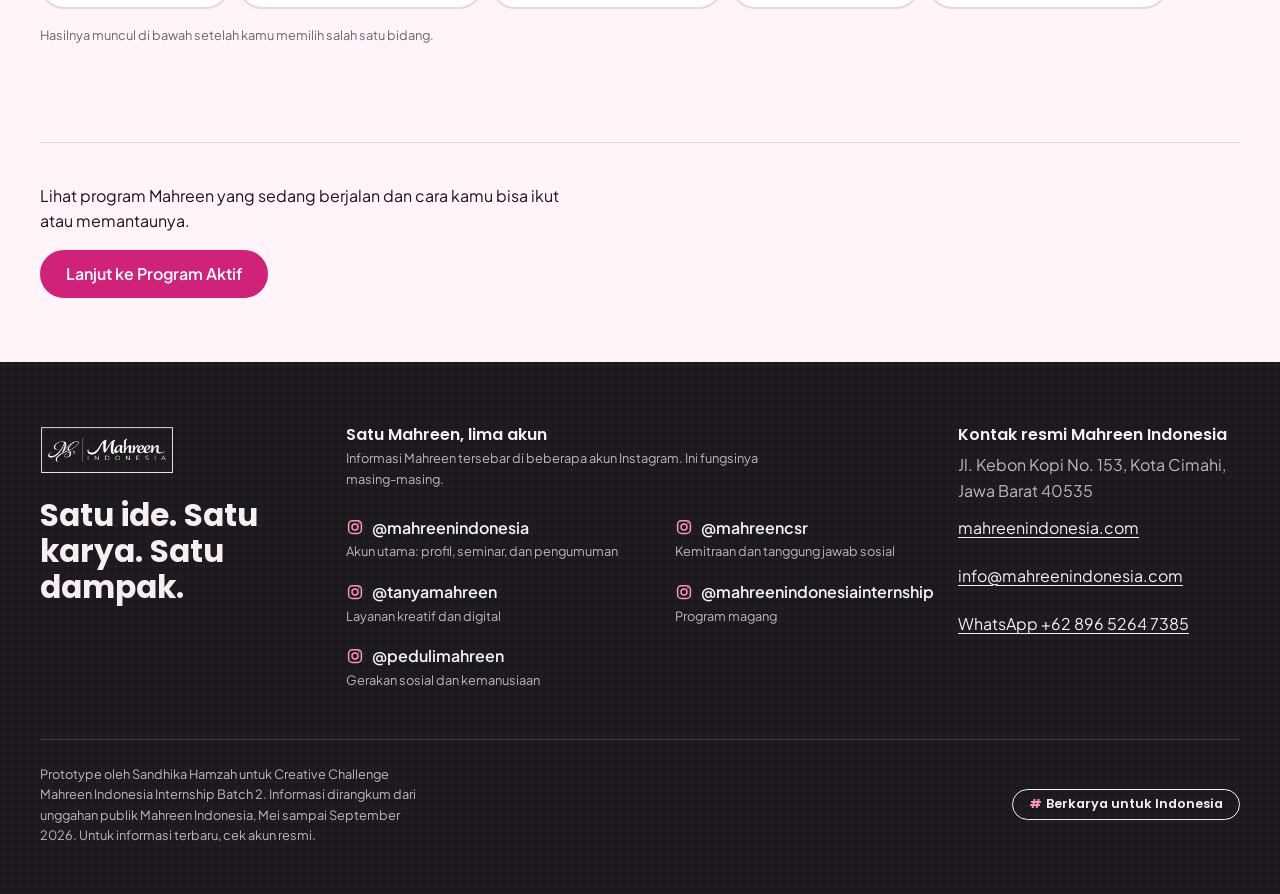
==== commit 2f07cd4e: "refactor: rapikan nada tulisan dan ganti halaman Ikut Berkarya menjadi Program Aktif Fakta kini ditu" ====
--- a/anak-muda.html
+++ b/anak-muda.html
@@ -93,7 +93,7 @@
           <li><a class="site-nav__link" href="index.html">Beranda</a></li>
           <li><a class="site-nav__link" href="karya.html">Unit &amp; Kegiatan</a></li>
           <li><a class="site-nav__link" href="anak-muda.html" aria-current="page">Program Magang</a></li>
-          <li><a class="site-nav__link site-nav__link--aksi" href="ikut-berkarya.html">Ikut Berkarya</a></li>
+          <li><a class="site-nav__link site-nav__link--aksi" href="program-aktif.html">Program Aktif</a></li>
         </ul>
       </nav>
     </div>
@@ -138,7 +138,7 @@
       <div class="container">
         <div class="lanjut__isi">
           <p class="lanjut__teks">Lihat program Mahreen yang sedang berjalan dan cara kamu bisa ikut atau memantaunya.</p>
-          <a class="btn btn--primary lanjut__tombol" href="ikut-berkarya.html">Lanjut ke Ikut Berkarya</a>
+          <a class="btn btn--primary lanjut__tombol" href="program-aktif.html">Lanjut ke Program Aktif</a>
         </div>
       </div>
     </nav>
--- a/css/base.css
+++ b/css/base.css
@@ -196,7 +196,7 @@
 
 /* ---------- Mencegah pergeseran tata letak ---------- */
 /*
- * Di halaman Karya, Anak Muda, dan Ikut Berkarya, isi utama dirender main.js sesaat setelah
+ * Di halaman Karya, Anak Muda, dan Program Aktif, isi utama dirender main.js sesaat setelah
  * halaman tampil. Tanpa aturan ini, tautan Lanjut, bagian pilih minat di Anak Muda,
  * dan footer yang sudah terlihat akan terdorong ke bawah (layout shift). Jadi semuanya
  * disembunyikan (tetap memakan tempat) sampai main.js memasang kelas "siap" pada <body>.
--- a/css/components.css
+++ b/css/components.css
@@ -1154,7 +1154,7 @@
   }
 }
 
-/* ---------- Ikut Berkarya: program yang sedang berjalan ---------- */
+/* ---------- Program Aktif: program yang sedang berjalan ---------- */
 .program-berjalan__waktu {
   margin-top: var(--space-1);
   font-size: var(--fs--1);
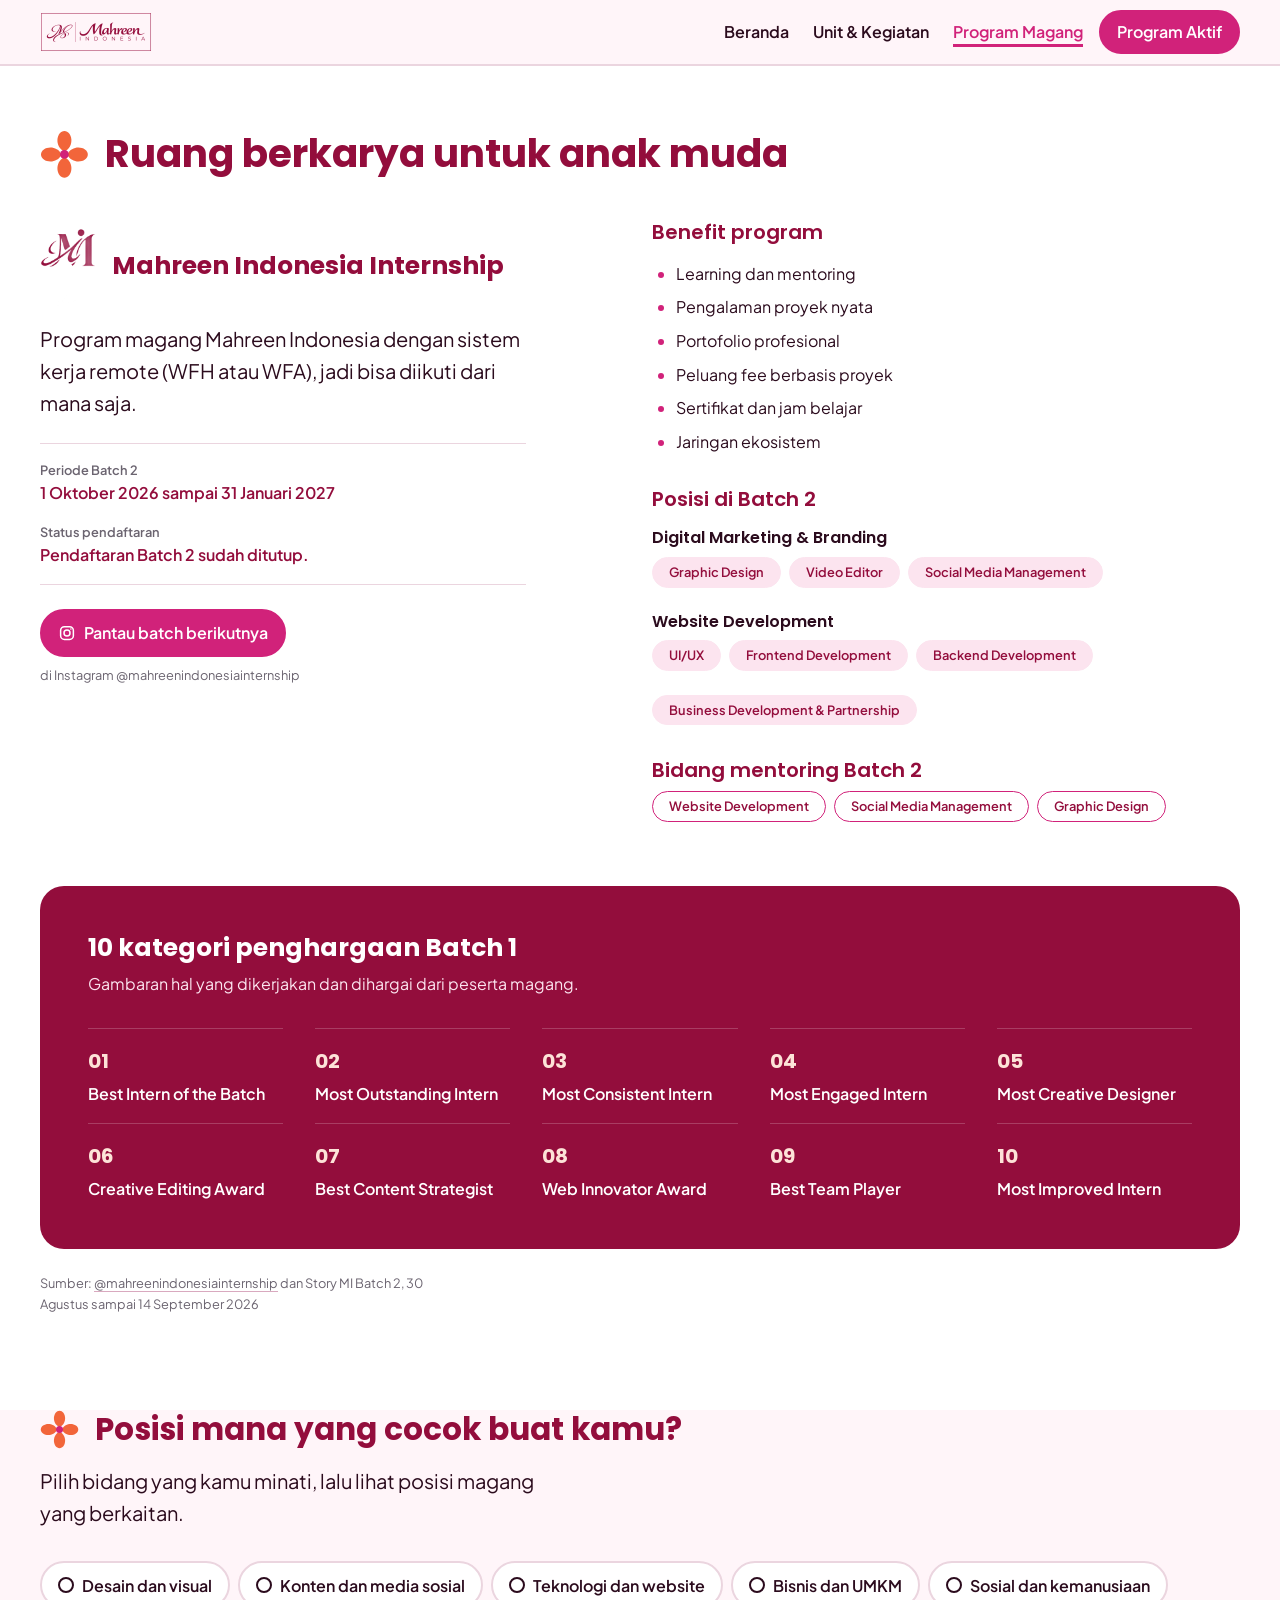
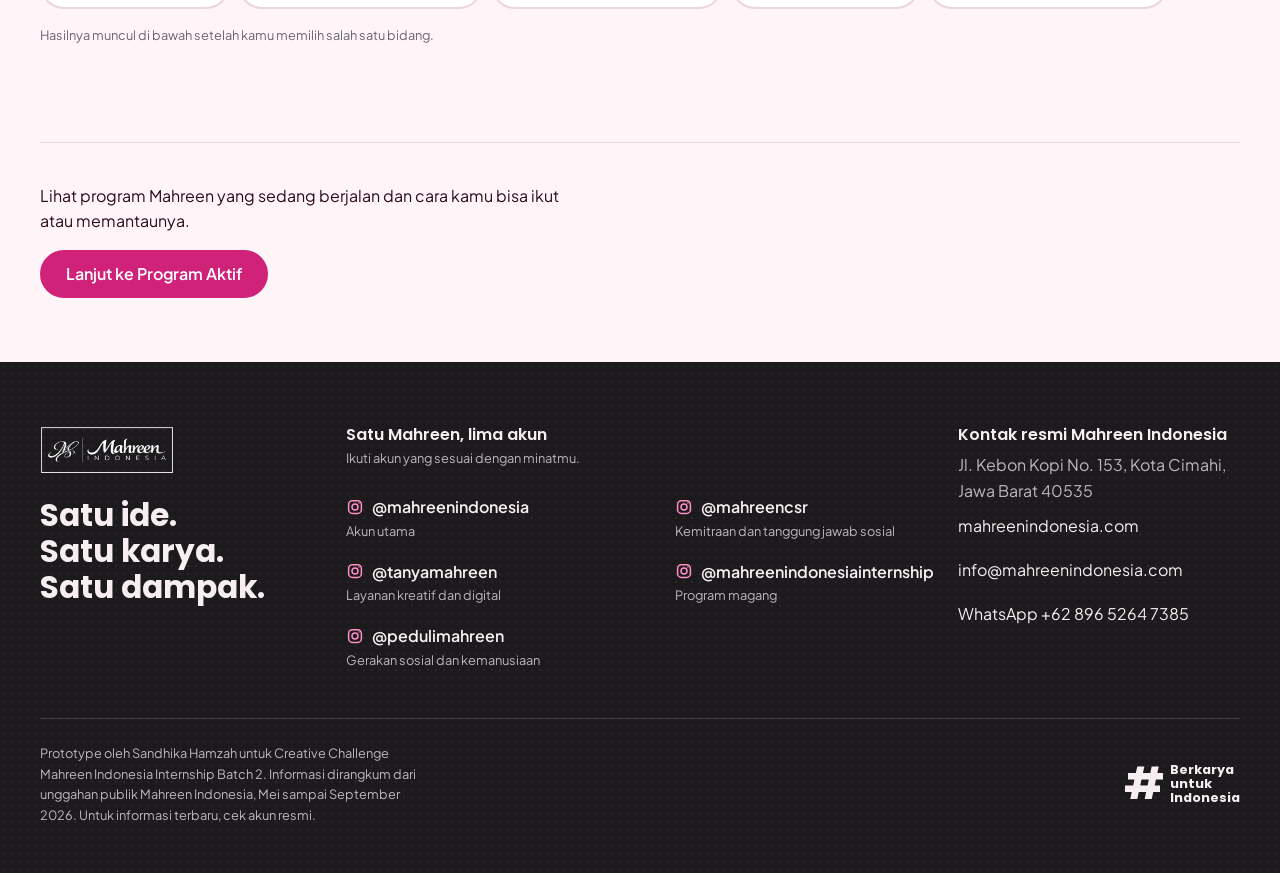
==== commit 60c636a7: "fix: rapikan footer, tagline per baris, penanda tagar bergaya postingan, dan tautan kontak Keteranga" ====
--- a/anak-muda.html
+++ b/anak-muda.html
@@ -154,12 +154,12 @@
         <div class="site-footer__kolom site-footer__kolom--merek">
           <!-- Logo resmi versi putih untuk latar gelap -->
           <img class="site-footer__logo" src="assets/logo/mahreen-putih.png" alt="Mahreen Indonesia" width="135" height="48" loading="lazy">
-          <p class="site-footer__tagline">Satu ide. Satu karya. Satu dampak.</p>
+          <p class="site-footer__tagline"><span>Satu ide.</span> <span>Satu karya.</span> <span>Satu dampak.</span></p>
         </div>
 
         <div class="site-footer__kolom site-footer__kolom--akun">
           <h2 class="site-footer__judul">Satu Mahreen, lima akun</h2>
-          <p class="site-footer__intro">Informasi Mahreen tersebar di beberapa akun Instagram. Ini fungsinya masing-masing.</p>
+          <p class="site-footer__intro">Ikuti akun yang sesuai dengan minatmu.</p>
           <!-- Diisi dari MAHREEN.akun -->
           <ul class="akun__list" id="akun-list" role="list"></ul>
         </div>
@@ -180,7 +180,7 @@
         </p>
 
         <!-- Penanda tema di pojok kanan bawah, seperti di postingan Mahreen -->
-        <p class="tagar tagar--footer"><span class="tagar__pagar" aria-hidden="true">#</span> Berkarya untuk Indonesia</p>
+        <p class="tagar tagar--footer"><span class="tagar__pagar" aria-hidden="true">#</span><span class="tagar__teks"><span>Berkarya</span> <span>untuk</span> <span>Indonesia</span></span></p>
       </div>
     </div>
   </footer>
--- a/css/components.css
+++ b/css/components.css
@@ -466,7 +466,8 @@
 .hero {
   position: relative;
   overflow: hidden;
-  padding-block: var(--space-4) var(--space-8);
+  /* Ruang bawah cukup untuk penanda "# Berkarya untuk Indonesia" di pojok kanan bawah */
+  padding-block: var(--space-4) var(--space-12);
   background: var(--gradasi-kampanye);
   color: var(--color-on-gradasi);
 }
@@ -1459,49 +1460,47 @@
 
 /* ---------- Penanda tema "# Berkarya untuk Indonesia" ---------- */
 /*
- * Gaya seperti penanda di pojok kanan bawah postingan Mahreen: teks kecil tebal
- * dalam bingkai pil tipis, dengan tanda pagar berwarna. Dipakai di hero dan footer.
+ * Meniru penanda di postingan Mahreen: simbol "#" besar dan tebal, lalu teks
+ * "Berkarya / untuk / Indonesia" bertumpuk tiga baris di kanannya, kecil dan tebal,
+ * rata kiri dan sejajar vertikal dengan simbol. Tanpa bingkai. Putih di latar gelap
+ * dan gradasi. Dipakai di hero dan footer.
  */
 .tagar {
   display: inline-flex;
   align-items: center;
-  gap: 0.35em;
+  gap: 0.375rem;
   max-width: none;
-  padding: 0.25rem var(--space-2);
-  border: 1.5px solid currentColor;
-  border-radius: var(--radius-pill);
   font-family: var(--font-heading);
   font-size: var(--fs--1);
-  font-weight: var(--fw-semibold);
-  line-height: 1.6;
-  white-space: nowrap;
-}
-
+  font-weight: var(--fw-bold);
+  color: var(--color-on-gradasi);
+}
+
+/* Tinggi simbol kira-kira setinggi tiga baris teks di sebelahnya */
 .tagar__pagar {
+  font-size: 3.5em;
   font-weight: var(--fw-bold);
-}
-
-/* Di hero: putih di atas bagian gradasi yang paling gelap (pojok kanan bawah) */
+  line-height: 0.8;
+}
+
+.tagar__teks {
+  display: flex;
+  flex-direction: column;
+  line-height: 1.1;
+  text-align: left;
+}
+
+/* Di hero: pojok kanan bawah, sejajar tepi kanan isi (container) di layar yang sangat lebar */
 .tagar--hero {
   position: absolute;
-  /* Sejajar tepi kanan isi (container), bukan tepi layar, di layar yang sangat lebar */
   right: max(var(--page-padding), calc((100% - var(--container-max)) / 2));
   bottom: var(--space-3);
-  color: var(--color-on-gradasi);
-}
-
-.tagar--hero .tagar__pagar {
-  color: var(--color-accent-soft);
 }
 
 /* Di footer: pojok kanan bawah, setelah catatan */
 .tagar--footer {
   flex-shrink: 0;
   color: var(--color-on-dark);
-}
-
-.tagar--footer .tagar__pagar {
-  color: var(--color-focus-on-dark);
 }
 
 /* ---------- Tautan "Lanjut" di akhir halaman ---------- */
@@ -1562,9 +1561,9 @@
   height: 3rem; /* 48px */
 }
 
+/* Satu kalimat satu baris, tidak bergantung lebar kolom */
 .site-footer__tagline {
   margin-top: var(--space-3);
-  max-width: 16ch;
   font-family: var(--font-heading);
   font-size: var(--fs-3);
   font-weight: var(--fw-bold);
@@ -1638,6 +1637,25 @@
 
 .site-footer__alamat .site-footer__list {
   margin-top: 0;
+}
+
+.site-footer__tagline span {
+  display: block;
+}
+
+/*
+ * Kontak: tanpa garis bawah permanen, sama seperti daftar akun. Garis bawah muncul
+ * saat hover atau fokus. Tinggi tautan 44px (batas minimal area sentuh), lebih rapat dari 48px.
+ */
+.site-footer .site-footer__list a {
+  min-height: 2.75rem;
+  text-decoration: none;
+}
+
+.site-footer .site-footer__list a:hover,
+.site-footer .site-footer__list a:focus-visible {
+  text-decoration: underline;
+  text-decoration-thickness: 2px;
 }
 
 .site-footer a {
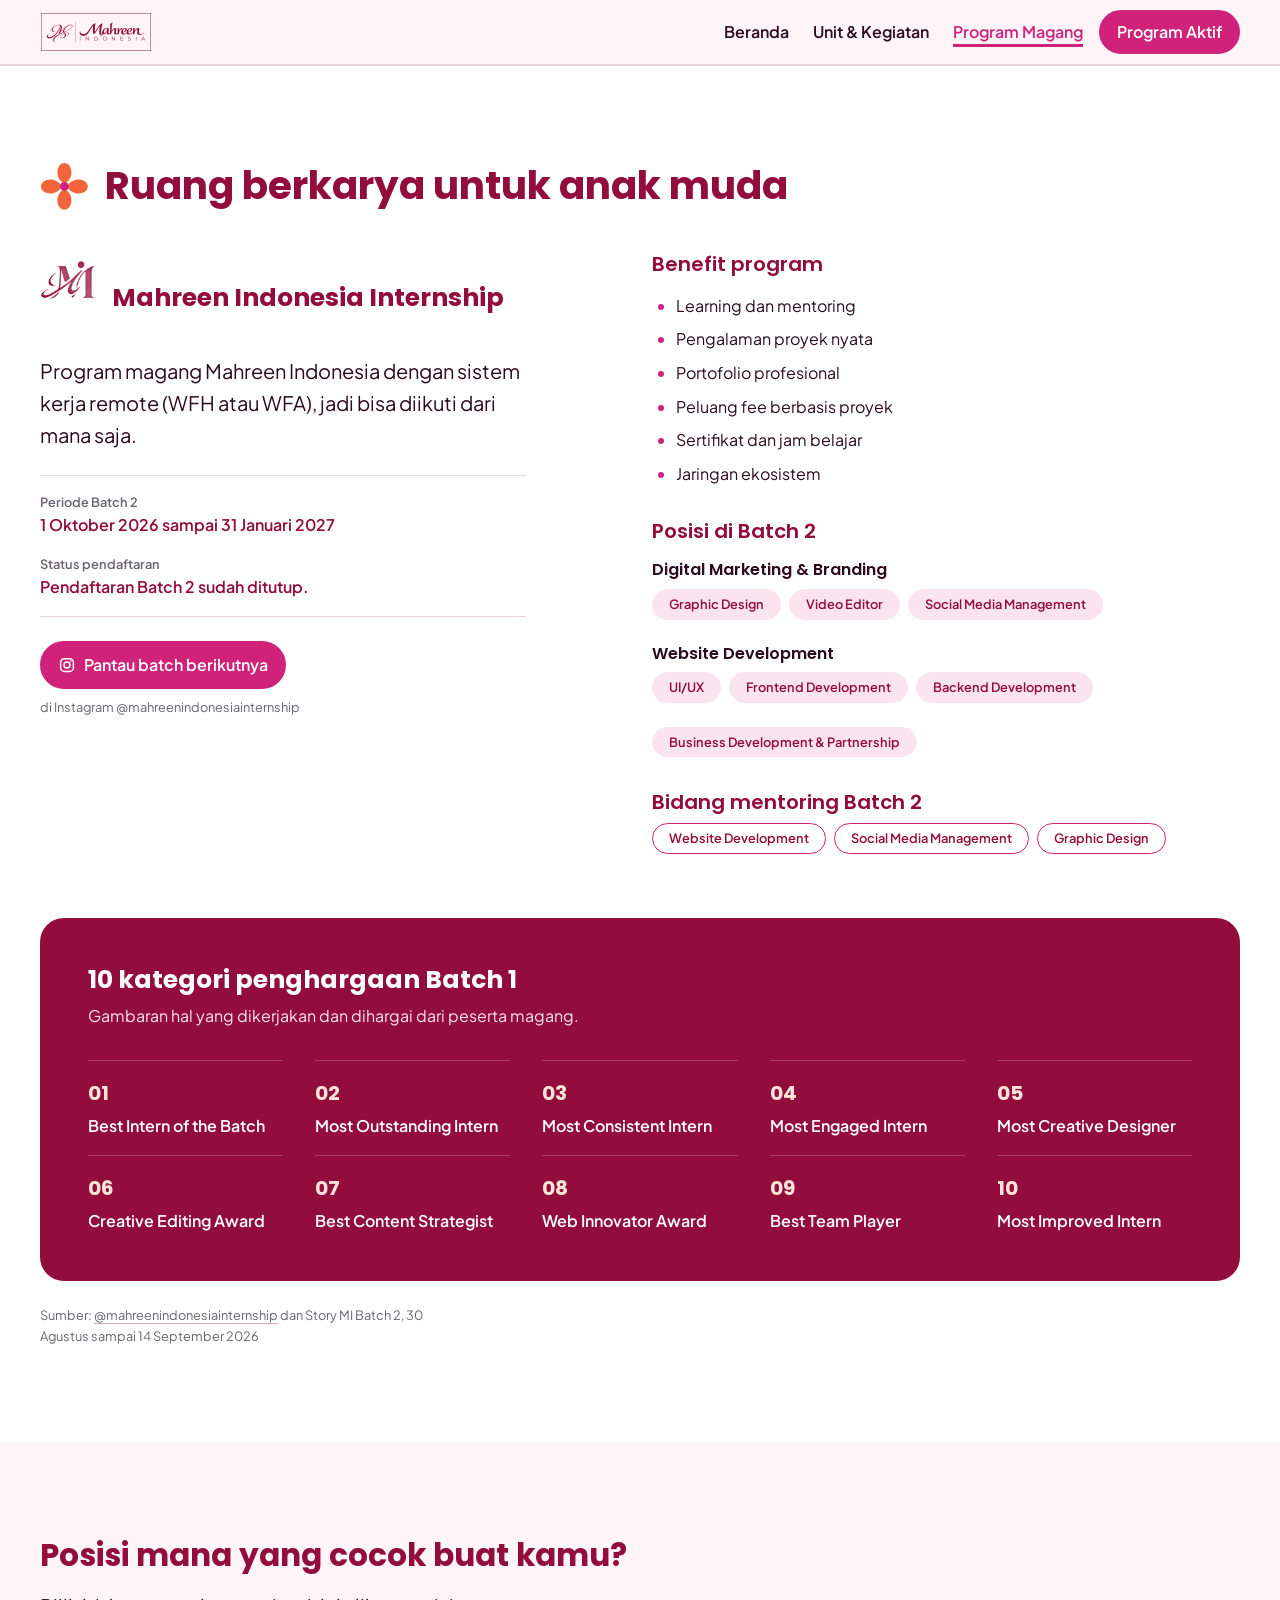
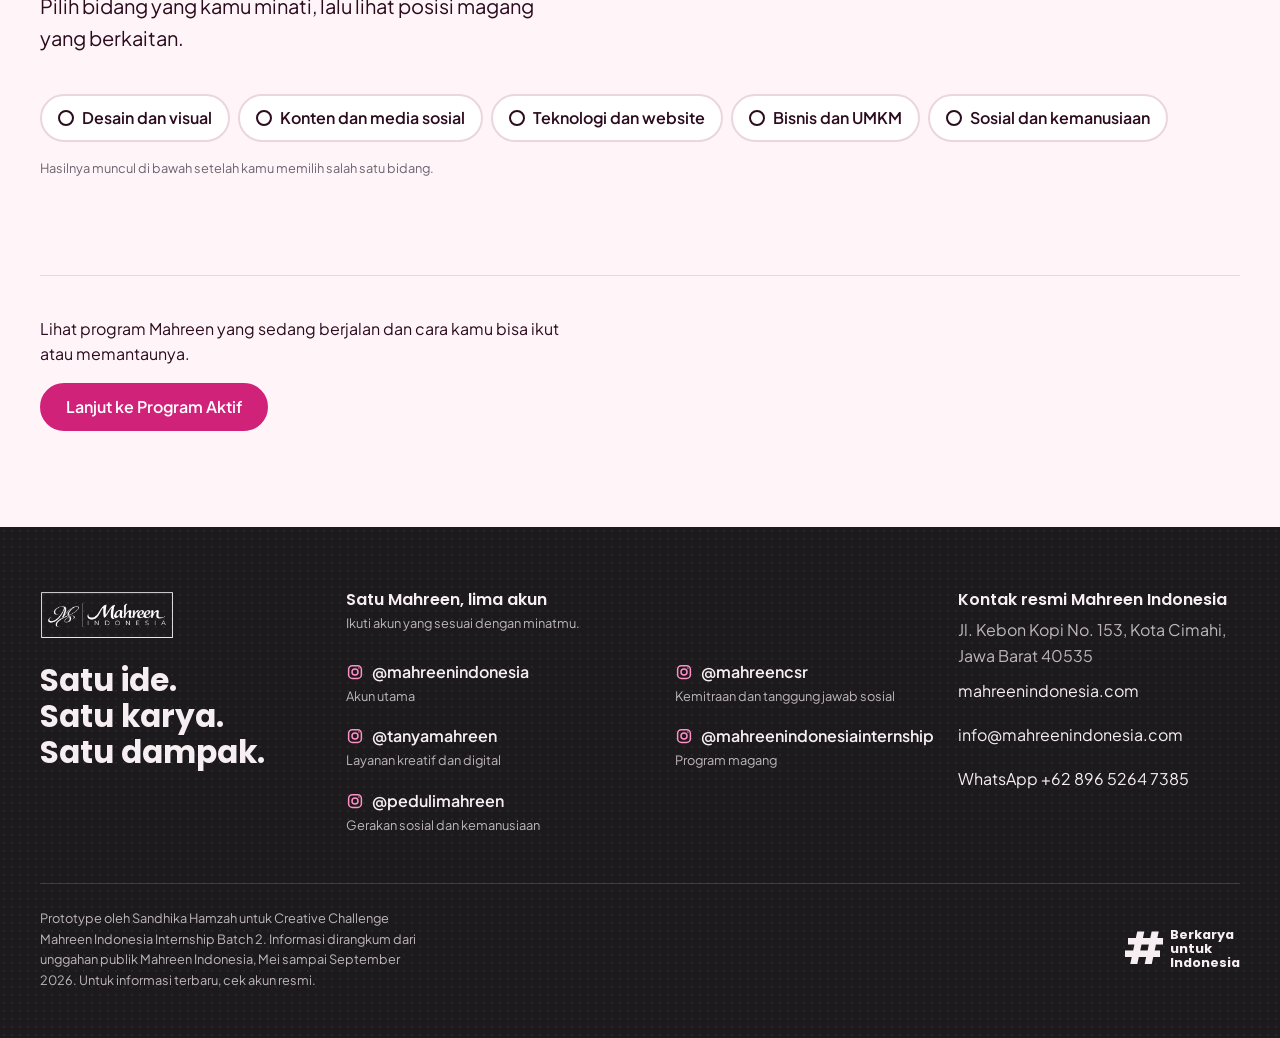
==== commit 63194d05: "fix: ganti label menjadi Jejak karya, seragamkan jarak bagian, dan batasi motif bunga ke h1 Label "C" ====
--- a/anak-muda.html
+++ b/anak-muda.html
@@ -120,7 +120,6 @@
     <section class="section pilih-posisi" aria-labelledby="pilih-posisi-judul">
       <div class="container">
         <h2 id="pilih-posisi-judul" class="section__judul">
-          <svg class="section__penanda" aria-hidden="true" focusable="false"><use href="#motif-bunga" /></svg>
           Posisi mana yang cocok buat kamu?
         </h2>
         <p class="section__pengantar">Pilih bidang yang kamu minati, lalu lihat posisi magang yang berkaitan.</p>
--- a/css/tokens.css
+++ b/css/tokens.css
@@ -59,7 +59,7 @@
   --fs-1: 1.25rem;      /* 20px: pengantar bagian, judul blok kecil */
   --fs-2: 1.5625rem;    /* 25px: nama unit */
   --fs-3: 1.953rem;     /* 31.25px: judul bagian, judul halaman di HP */
-  --fs-4: 2.441rem;     /* 39px: judul hero di HP, judul halaman di desktop, tiga kata kunci Mahreen */
+  --fs-4: 2.441rem;     /* 39px: judul hero di HP, judul halaman di desktop, tiga kata Mahreen */
   --fs-5: 3.052rem;     /* 48.8px: judul hero di desktop */
 
   --fw-regular: 400;
@@ -89,6 +89,9 @@
   --space-8: 4rem;      /* 64px */
   --space-10: 5rem;     /* 80px */
   --space-12: 6rem;     /* 96px */
+
+  /* Jarak atas dan bawah setiap bagian: satu nilai untuk HP, satu untuk desktop */
+  --section-space: var(--space-8);   /* 64px di HP */
 
   /* ---------- Grid ---------- */
   --grid-columns: 4;          /* HP */
@@ -133,6 +136,7 @@
   :root {
     --grid-columns: 12;
     --grid-gutter: var(--space-3);
+    --section-space: var(--space-12); /* 96px di desktop */
     --page-padding: var(--space-4);
   }
 }
--- a/css/base.css
+++ b/css/base.css
@@ -143,14 +143,9 @@
   column-gap: var(--grid-gutter);
 }
 
+/* Semua bagian memakai jarak atas dan bawah yang sama dari token --section-space */
 .section {
-  padding-block: var(--space-8);
-}
-
-@media (min-width: 64em) {
-  .section {
-    padding-block: var(--space-12);
-  }
+  padding-block: var(--section-space);
 }
 
 /* Elemen dengan atribut hidden selalu tersembunyi, walaupun kelasnya punya display lain.
--- a/css/components.css
+++ b/css/components.css
@@ -164,20 +164,6 @@
 @media (min-width: 64em) {
   .halaman__judul {
     font-size: var(--fs-4);
-  }
-}
-
-/*
- * Di halaman Karya, Anak Muda, dan Mulai, bagian pertama langsung berisi judul halaman.
- * Jarak atasnya dibuat lebih kecil dari bagian biasa supaya judul tidak terlalu jauh dari header.
- */
-main > .section:first-child {
-  padding-top: var(--space-5);
-}
-
-@media (min-width: 64em) {
-  main > .section:first-child {
-    padding-top: var(--space-8);
   }
 }
 
@@ -659,25 +645,32 @@
   color: var(--color-primary);
 }
 
-.kenalan__nilai {
+/* Ekosistem: kalimat asli, baris kecil bidang, lalu tiga kata besar */
+.kenalan__ekosistem {
   margin-top: var(--space-6);
 }
 
-/* Tiga kata kunci ditampilkan besar, dengan padanan bahasa Indonesia kecil di bawahnya */
-.nilai {
+.ekosistem__kalimat {
+  font-size: var(--fs-1);
+  line-height: var(--lh-body);
+}
+
+.ekosistem__bidang {
+  margin-top: var(--space-2);
+  font-size: var(--fs--1);
+  font-weight: var(--fw-semibold);
+  color: var(--color-neutral);
+}
+
+.tiga-kata {
   display: grid;
   gap: var(--space-3);
   margin-top: var(--space-2);
 }
 
-.nilai__item {
-  display: flex;
-  flex-direction: column;
+.tiga-kata__item {
   padding-top: var(--space-2);
   border-top: 4px solid var(--color-primary);
-}
-
-.nilai__en {
   font-family: var(--font-heading);
   font-size: var(--fs-3);
   font-weight: var(--fw-bold);
@@ -685,19 +678,12 @@
   color: var(--color-secondary);
 }
 
-.nilai__id {
-  margin-top: 0.25rem;
-  font-size: var(--fs--1);
-  font-weight: var(--fw-semibold);
-  color: var(--color-neutral);
-}
-
 .kenalan__sumber {
   margin-top: var(--space-4);
 }
 
 @media (min-width: 48em) {
-  .nilai {
+  .tiga-kata {
     grid-template-columns: repeat(3, minmax(0, 1fr));
   }
 }
@@ -712,7 +698,7 @@
     font-size: var(--fs-2);
   }
 
-  .nilai__en {
+  .tiga-kata__item {
     font-size: var(--fs-4);
   }
 }
@@ -844,7 +830,7 @@
   margin-top: var(--space-1);
 }
 
-/* Kotak contoh nyata: latar oranye muda sebagai sorotan kecil (common region) */
+/* Kotak "Jejak karya": latar oranye muda sebagai sorotan kecil (common region) */
 .unit__contoh {
   margin-top: var(--space-2);
   padding: var(--space-3);
@@ -868,7 +854,7 @@
 
 /*
  * Desktop: unit dengan contoh dibagi dua kolom (keterangan 5 kolom, contoh 7 kolom),
- * jadi contoh nyata mendapat ruang terbesar.
+ * jadi jejak karya mendapat ruang terbesar.
  */
 @media (min-width: 64em) {
   .unit--dengan-contoh {
@@ -1268,13 +1254,9 @@
 }
 
 /* ---------- Program Magang: pilih bidang minat (satu-satunya bagian interaktif) ---------- */
-/* Masih satu alur dengan isi magang di atasnya, jadi jarak atasnya dirapatkan */
-.anak-muda + .pilih-posisi {
-  padding-top: 0;
-}
-
+/* Jarak dari pengantar ke pilihan sama dengan jarak pengantar ke isi di bagian lain (40px) */
 .minat {
-  margin: var(--space-4) 0 0;
+  margin: var(--space-5) 0 0;
   padding: 0;
   border: 0;
   min-width: 0;
@@ -1358,7 +1340,7 @@
  * memakan tempat. Panelnya (common region putih bergaris) dibuat main.js setelah memilih.
  */
 .minat-hasil__panel {
-  margin-top: var(--space-4);
+  margin-top: var(--space-5);
   padding: var(--space-3);
   background-color: var(--color-region);
   border: var(--border-strong) solid var(--color-line);
@@ -1509,8 +1491,9 @@
  * Susunan sederhana di latar halaman biasa: satu kalimat pengantar, lalu satu
  * tombol utama berlabel nama menu tujuan. Dipisah garis tipis dari isi di atasnya.
  */
+/* Jarak atasnya berasal dari padding bawah bagian sebelumnya; jarak bawahnya dari token yang sama */
 .lanjut {
-  padding-bottom: var(--space-8);
+  padding-bottom: var(--section-space);
 }
 
 .lanjut__isi {
